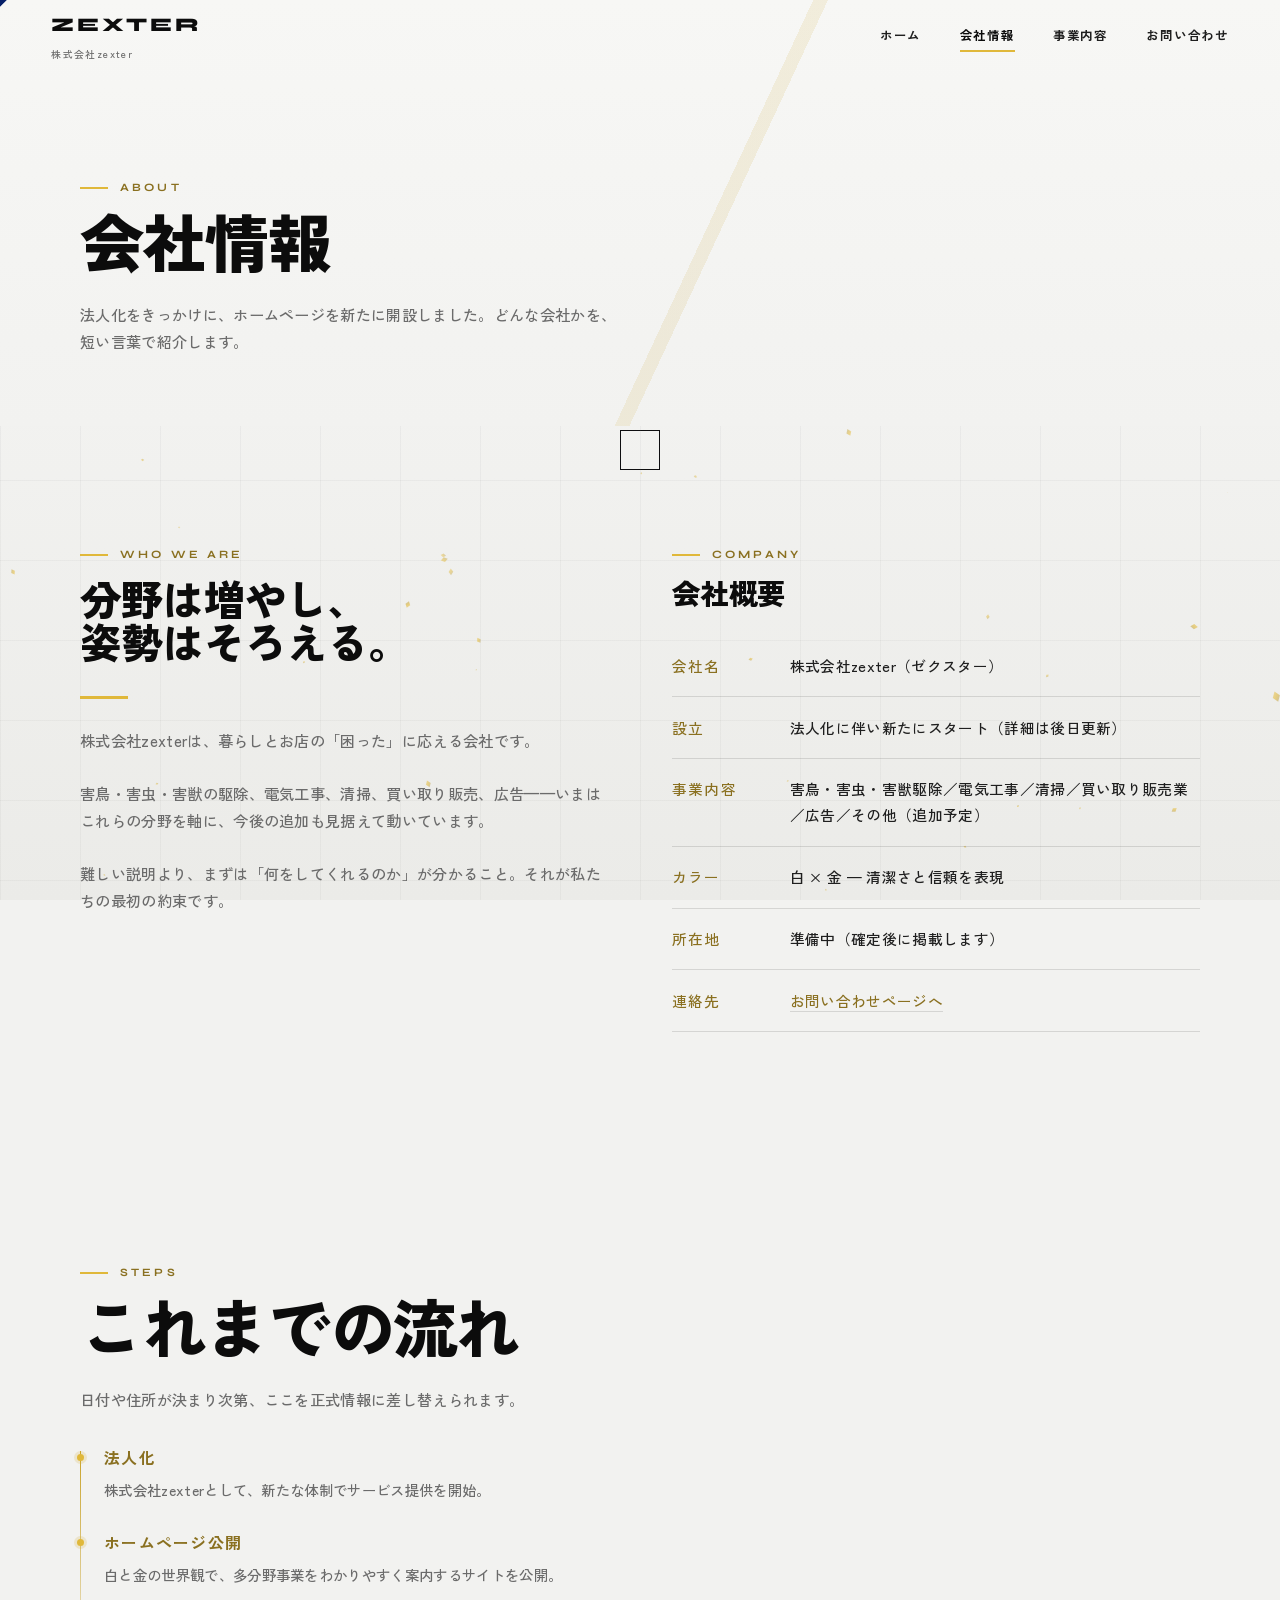
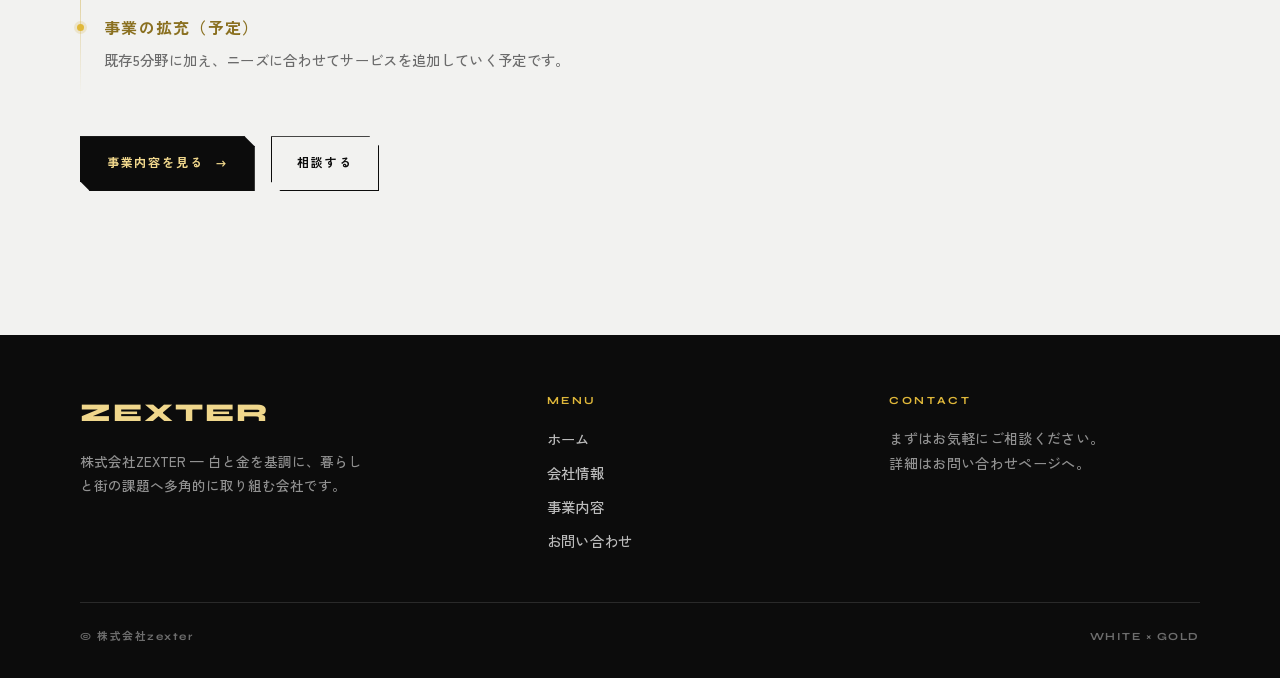
==== about.html @ ac24a3cb "初期追加（ロード追加済み）" ====
<!DOCTYPE html>
<html lang="ja">
<head>
  <meta charset="UTF-8" />
  <meta name="viewport" content="width=device-width, initial-scale=1" />
  <title>会社情報｜株式会社zexter</title>
  <meta name="description" content="株式会社zexterの会社概要、方針、沿革イメージ。法人化を機に多分野へ展開します。" />
  <link rel="preconnect" href="https://fonts.googleapis.com" />
  <link rel="preconnect" href="https://fonts.gstatic.com" crossorigin />
  <link href="https://fonts.googleapis.com/css2?family=Syne:wght@700;800&family=Zen+Kaku+Gothic+New:wght@400;500;700&display=swap" rel="stylesheet" />
  <link rel="stylesheet" href="css/style.css" />
</head>
<body>
  <div class="atmosphere" aria-hidden="true"></div>
  <div class="foil-field" aria-hidden="true"></div>
  <div class="scroll-progress" aria-hidden="true"></div>

  <header class="site-header">
    <a class="logo" href="index.html">ZEXTER<span>株式会社zexter</span></a>
    <button class="nav-toggle" type="button" aria-label="メニュー" aria-expanded="false">
      <span></span><span></span><span></span>
    </button>
    <nav class="nav" aria-label="メインメニュー">
      <a href="index.html">ホーム</a>
      <a class="is-active" href="about.html">会社情報</a>
      <a href="services.html">事業内容</a>
      <a href="contact.html">お問い合わせ</a>
    </nav>
  </header>

  <main class="main">
    <section class="page-hero">
      <div class="page-hero__bg" aria-hidden="true"></div>
      <div class="wrap">
        <p class="eyebrow reveal">ABOUT</p>
        <h1 class="heading reveal reveal-delay-1">会社情報</h1>
        <p class="lead reveal reveal-delay-2">法人化をきっかけに、ホームページを新たに開設しました。どんな会社かを、短い言葉で紹介します。</p>
      </div>
    </section>

    <section class="section section--tight">
      <div class="wrap about-grid">
        <div>
          <p class="eyebrow reveal">WHO WE ARE</p>
          <h2 class="heading reveal reveal-delay-1" style="font-size:clamp(1.8rem,4vw,2.6rem)">分野は増やし、<br />姿勢はそろえる。</h2>
          <div class="divider reveal"></div>
          <p class="lead reveal" style="margin-top:0">
            株式会社zexterは、暮らしとお店の「困った」に応える会社です。<br /><br />
            害鳥・害虫・害獣の駆除、電気工事、清掃、買い取り販売、広告——いまはこれらの分野を軸に、今後の追加も見据えて動いています。<br /><br />
            難しい説明より、まずは「何をしてくれるのか」が分かること。それが私たちの最初の約束です。
          </p>
        </div>
        <div class="reveal reveal-delay-2">
          <p class="eyebrow">COMPANY</p>
          <h2 class="heading" style="font-size:1.8rem">会社概要</h2>
          <table class="info-table">
            <tbody>
              <tr>
                <th>会社名</th>
                <td>株式会社zexter（ゼクスター）</td>
              </tr>
              <tr>
                <th>設立</th>
                <td>法人化に伴い新たにスタート（詳細は後日更新）</td>
              </tr>
              <tr>
                <th>事業内容</th>
                <td>害鳥・害虫・害獣駆除／電気工事／清掃／買い取り販売業／広告／その他（追加予定）</td>
              </tr>
              <tr>
                <th>カラー</th>
                <td>白 × 金 — 清潔さと信頼を表現</td>
              </tr>
              <tr>
                <th>所在地</th>
                <td>準備中（確定後に掲載します）</td>
              </tr>
              <tr>
                <th>連絡先</th>
                <td><a href="contact.html" style="color:var(--gold-deep);border-bottom:1px solid var(--line)">お問い合わせページへ</a></td>
              </tr>
            </tbody>
          </table>
        </div>
      </div>
    </section>

    <section class="section">
      <div class="wrap">
        <p class="eyebrow reveal">STEPS</p>
        <h2 class="heading reveal reveal-delay-1">これまでの流れ</h2>
        <p class="lead reveal reveal-delay-2">日付や住所が決まり次第、ここを正式情報に差し替えられます。</p>
        <ul class="timeline">
          <li class="reveal">
            <strong>法人化</strong>
            <p>株式会社zexterとして、新たな体制でサービス提供を開始。</p>
          </li>
          <li class="reveal reveal-delay-1">
            <strong>ホームページ公開</strong>
            <p>白と金の世界観で、多分野事業をわかりやすく案内するサイトを公開。</p>
          </li>
          <li class="reveal reveal-delay-2">
            <strong>事業の拡充（予定）</strong>
            <p>既存5分野に加え、ニーズに合わせてサービスを追加していく予定です。</p>
          </li>
        </ul>

        <div class="btn-group reveal">
          <a class="btn btn--solid" href="services.html">事業内容を見る <span class="btn__arrow" aria-hidden="true">→</span></a>
          <a class="btn" href="contact.html">相談する</a>
        </div>
      </div>
    </section>
  </main>

  <footer class="site-footer">
    <div class="footer-grid">
      <div class="footer-brand">
        ZEXTER
        <p>株式会社zexter — 白と金を基調に、暮らしと街の課題へ多角的に取り組む会社です。</p>
      </div>
      <div class="footer-nav">
        <h4>MENU</h4>
        <a href="index.html">ホーム</a>
        <a href="about.html">会社情報</a>
        <a href="services.html">事業内容</a>
        <a href="contact.html">お問い合わせ</a>
      </div>
      <div class="footer-meta">
        <h4>CONTACT</h4>
        <p>まずはお気軽にご相談ください。<br />詳細はお問い合わせページへ。</p>
      </div>
    </div>
    <div class="footer-copy">
      <span>© 株式会社zexter</span>
      <span>WHITE × GOLD</span>
    </div>
  </footer>

  <script src="js/main.js"></script>
</body>
</html>
---- css/style.css ----
/* ========================================
   株式会社 zexter — White × Gold
   ======================================== */

:root {
  --white: #f2f2f0;
  --white-pure: #fafafa;
  --ink: #0c0c0c;
  --ink-soft: #1f1f1f;
  --ink-mute: #6b6b6b;
  --gold: #c9a227;
  --gold-bright: #f0d78c;
  --gold-deep: #8a7020;
  --gold-foil: #e0b83a;
  --line: rgba(12, 12, 12, 0.12);
  --line-gold: rgba(201, 162, 39, 0.45);
  --glass: rgba(242, 242, 240, 0.88);
  --shadow-gold: 0 20px 50px rgba(0, 0, 0, 0.12);
  --font-display: "Syne", "Zen Kaku Gothic New", sans-serif;
  --font-body: "Zen Kaku Gothic New", "Hiragino Sans", sans-serif;
  --ease-out: cubic-bezier(0.16, 1, 0.3, 1);
  --ease-hard: cubic-bezier(0.7, 0, 0.3, 1);
  --nav-h: 72px;
  --cursor-size: 10px;
}

*,
*::before,
*::after {
  box-sizing: border-box;
  margin: 0;
  padding: 0;
}

html {
  scroll-behavior: smooth;
}

body {
  font-family: var(--font-body);
  color: var(--ink);
  background: var(--white);
  line-height: 1.75;
  overflow-x: hidden;
  cursor: none;
  letter-spacing: 0.02em;
  font-weight: 500;
}

body.is-touch {
  cursor: auto;
}

body.is-touch .cursor,
body.is-touch .cursor-follower {
  display: none !important;
}

a {
  color: inherit;
  text-decoration: none;
}

img {
  max-width: 100%;
  display: block;
}

button,
input,
textarea {
  font: inherit;
}

::selection {
  background: var(--ink);
  color: var(--gold-bright);
}

/* ---- Atmosphere ---- */
.atmosphere {
  position: fixed;
  inset: 0;
  z-index: -2;
  pointer-events: none;
  background:
    linear-gradient(90deg, rgba(12, 12, 12, 0.035) 1px, transparent 1px),
    linear-gradient(rgba(12, 12, 12, 0.035) 1px, transparent 1px),
    radial-gradient(ellipse 55% 40% at 85% 0%, rgba(201, 162, 39, 0.16), transparent 55%),
    linear-gradient(180deg, #f7f7f5 0%, var(--white) 45%, #ebebe8 100%);
  background-size: 80px 80px, 80px 80px, auto, auto;
}

.foil-field {
  position: fixed;
  inset: 0;
  z-index: -1;
  pointer-events: none;
  overflow: hidden;
}

.foil-field canvas {
  width: 100%;
  height: 100%;
}

/* ---- Custom cursor ---- */
.cursor,
.cursor-follower {
  position: fixed;
  top: 0;
  left: 0;
  pointer-events: none;
  z-index: 9999;
  mix-blend-mode: difference;
  will-change: transform;
}

.cursor {
  width: var(--cursor-size);
  height: var(--cursor-size);
  background: var(--gold-bright);
  border-radius: 0;
  transform: translate(-50%, -50%) rotate(45deg);
  transition: width 0.2s var(--ease-hard), height 0.2s var(--ease-hard), background 0.2s;
}

.cursor-follower {
  width: 40px;
  height: 40px;
  border: 1px solid #fff;
  border-radius: 0;
  transform: translate(-50%, -50%) rotate(45deg);
  transition: width 0.3s var(--ease-hard), height 0.3s var(--ease-hard);
}

.cursor.is-hover {
  width: 8px;
  height: 8px;
  background: #fff;
}

.cursor-follower.is-hover {
  width: 64px;
  height: 64px;
}

/* ---- Page transition ---- */
.page-transition {
  position: fixed;
  inset: 0;
  z-index: 10000;
  pointer-events: none;
  display: grid;
  grid-template-columns: repeat(10, 1fr);
}

.page-transition span {
  background: var(--ink);
  transform: scaleY(0);
  transform-origin: top;
  border-right: 1px solid rgba(201, 162, 39, 0.35);
}

.page-transition.is-leaving span {
  animation: curtainDown 0.55s var(--ease-out) forwards;
}

.page-transition.is-entering span {
  transform: scaleY(1);
  transform-origin: bottom;
  animation: curtainUp 0.55s var(--ease-out) forwards;
}

.page-transition span:nth-child(1) { animation-delay: 0s; }
.page-transition span:nth-child(2) { animation-delay: 0.03s; }
.page-transition span:nth-child(3) { animation-delay: 0.06s; }
.page-transition span:nth-child(4) { animation-delay: 0.09s; }
.page-transition span:nth-child(5) { animation-delay: 0.12s; }
.page-transition span:nth-child(6) { animation-delay: 0.15s; }
.page-transition span:nth-child(7) { animation-delay: 0.18s; }
.page-transition span:nth-child(8) { animation-delay: 0.21s; }
.page-transition span:nth-child(9) { animation-delay: 0.24s; }
.page-transition span:nth-child(10) { animation-delay: 0.27s; }

@keyframes curtainDown {
  to { transform: scaleY(1); }
}

@keyframes curtainUp {
  to { transform: scaleY(0); }
}

/* ---- Intro splash ---- */
.intro {
  position: fixed;
  inset: 0;
  z-index: 9000;
  display: flex;
  flex-direction: column;
  align-items: center;
  justify-content: center;
  gap: 2.5rem;
  background: var(--ink);
  transition: opacity 0.6s var(--ease-hard), visibility 0.6s;
}

.intro.is-done {
  opacity: 0;
  visibility: hidden;
  pointer-events: none;
}

.intro__mark {
  text-align: center;
}

.intro__brand {
  font-family: var(--font-display);
  font-size: clamp(3.2rem, 12vw, 7rem);
  font-weight: 800;
  letter-spacing: 0.08em;
  color: var(--gold-foil);
  text-transform: uppercase;
  clip-path: inset(0 100% 0 0);
  animation: clipReveal 1s var(--ease-hard) 0.15s forwards;
}

.intro__line {
  width: 0;
  height: 2px;
  margin: 1.25rem auto 0;
  background: var(--gold);
  animation: growLine 0.7s var(--ease-hard) 0.7s forwards;
}

.intro__sub {
  margin-top: 1rem;
  font-family: var(--font-display);
  font-size: 0.7rem;
  font-weight: 700;
  letter-spacing: 0.45em;
  color: rgba(240, 215, 140, 0.65);
  opacity: 0;
  animation: fadeUp 0.6s var(--ease-hard) 1s forwards;
}

.intro__loader {
  width: min(220px, 42vw);
  text-align: center;
  opacity: 0;
  animation: fadeUp 0.5s var(--ease-hard) 0.2s forwards;
}

.intro__percent {
  display: flex;
  align-items: baseline;
  justify-content: center;
  gap: 0.08em;
  font-family: var(--font-display);
  font-size: clamp(1.6rem, 4.5vw, 2.4rem);
  font-weight: 800;
  letter-spacing: 0.06em;
  color: var(--gold-bright);
  font-variant-numeric: tabular-nums;
  line-height: 1;
}

.intro__percent-unit {
  font-size: 0.55em;
  font-weight: 700;
  letter-spacing: 0.12em;
  color: rgba(240, 215, 140, 0.7);
}

.intro__bar {
  margin-top: 0.85rem;
  height: 1px;
  background: rgba(240, 215, 140, 0.18);
  overflow: hidden;
}

.intro__bar-fill {
  width: 0%;
  height: 100%;
  background: linear-gradient(90deg, var(--gold-deep), var(--gold-bright));
  transform-origin: left center;
}

@keyframes clipReveal {
  to { clip-path: inset(0 0 0 0); }
}

@keyframes shimmer {
  to { background-position: 200% center; }
}

@keyframes growLine {
  to { width: min(220px, 40vw); }
}

@keyframes fadeUp {
  from { opacity: 0; transform: translateY(12px); }
  to { opacity: 1; transform: translateY(0); }
}

/* ---- Progress ---- */
.scroll-progress {
  position: fixed;
  top: 0;
  left: 0;
  height: 3px;
  width: 0%;
  z-index: 800;
  background: var(--gold-foil);
  box-shadow: none;
}

/* ---- Nav ---- */
.site-header {
  position: fixed;
  top: 0;
  left: 0;
  right: 0;
  z-index: 700;
  height: var(--nav-h);
  display: flex;
  align-items: center;
  justify-content: space-between;
  padding: 0 clamp(1.25rem, 4vw, 3.5rem);
  transition: background 0.35s, border-color 0.35s;
  border-bottom: 1px solid transparent;
}

.site-header.is-scrolled {
  background: var(--glass);
  backdrop-filter: blur(14px);
  border-bottom-color: var(--line);
  box-shadow: none;
}

.logo {
  font-family: var(--font-display);
  font-size: 1.2rem;
  letter-spacing: 0.14em;
  font-weight: 800;
  color: var(--ink);
  text-transform: uppercase;
}

.logo span {
  font-family: var(--font-body);
  font-size: 0.62rem;
  font-weight: 500;
  letter-spacing: 0.14em;
  display: block;
  margin-top: 0.2rem;
  color: var(--ink-mute);
  text-transform: none;
}

.nav {
  display: flex;
  gap: clamp(1.25rem, 3vw, 2.5rem);
  align-items: center;
}

.nav a {
  position: relative;
  font-family: var(--font-display);
  font-size: 0.78rem;
  font-weight: 700;
  letter-spacing: 0.14em;
  color: var(--ink-soft);
  text-transform: uppercase;
  transition: color 0.25s;
}

.nav a::after {
  content: "";
  position: absolute;
  left: 0;
  bottom: -6px;
  width: 100%;
  height: 2px;
  background: var(--gold-foil);
  transform: scaleX(0);
  transform-origin: right;
  transition: transform 0.35s var(--ease-hard);
}

.nav a:hover,
.nav a.is-active {
  color: var(--ink);
}

.nav a:hover::after,
.nav a.is-active::after {
  transform: scaleX(1);
  transform-origin: left;
}

.nav-toggle {
  display: none;
  width: 40px;
  height: 40px;
  border: 1px solid var(--line);
  background: transparent;
  position: relative;
  cursor: none;
}

.nav-toggle span {
  position: absolute;
  left: 10px;
  right: 10px;
  height: 1px;
  background: var(--ink);
  transition: 0.3s;
}

.nav-toggle span:nth-child(1) { top: 14px; }
.nav-toggle span:nth-child(2) { top: 19px; }
.nav-toggle span:nth-child(3) { top: 24px; }

.nav-toggle.is-open span:nth-child(1) {
  top: 19px;
  transform: rotate(45deg);
}

.nav-toggle.is-open span:nth-child(2) {
  opacity: 0;
}

.nav-toggle.is-open span:nth-child(3) {
  top: 19px;
  transform: rotate(-45deg);
}

/* ---- Layout ---- */
.main {
  min-height: 100vh;
}

.section {
  padding: clamp(5rem, 12vw, 9rem) clamp(1.25rem, 5vw, 4rem);
  position: relative;
}

.section--tight {
  padding-top: clamp(3rem, 6vw, 5rem);
  padding-bottom: clamp(3rem, 6vw, 5rem);
}

.wrap {
  max-width: 1120px;
  margin: 0 auto;
}

.eyebrow {
  display: inline-flex;
  align-items: center;
  gap: 0.75rem;
  font-family: var(--font-display);
  font-size: 0.7rem;
  font-weight: 700;
  letter-spacing: 0.28em;
  color: var(--gold-deep);
  margin-bottom: 1rem;
  text-transform: uppercase;
}

.eyebrow::before {
  content: "";
  width: 28px;
  height: 2px;
  background: var(--gold-foil);
}

.heading {
  font-family: var(--font-display);
  font-weight: 800;
  font-size: clamp(2.3rem, 5.8vw, 4rem);
  line-height: 1.05;
  letter-spacing: -0.02em;
  color: var(--ink);
  text-wrap: balance;
}

.heading--gold {
  color: var(--gold-deep);
  background: none;
  -webkit-background-clip: unset;
  background-clip: unset;
}

.lead {
  margin-top: 1.25rem;
  max-width: 34rem;
  color: var(--ink-mute);
  font-size: 0.95rem;
  font-weight: 500;
}

.divider {
  width: 48px;
  height: 3px;
  margin: 1.75rem 0;
  background: var(--gold-foil);
}

/* ---- Buttons ---- */
.btn {
  display: inline-flex;
  align-items: center;
  gap: 0.75rem;
  padding: 1rem 1.6rem;
  border: 1px solid var(--ink);
  background: transparent;
  color: var(--ink);
  font-family: var(--font-display);
  font-size: 0.75rem;
  font-weight: 700;
  letter-spacing: 0.16em;
  text-transform: uppercase;
  position: relative;
  overflow: hidden;
  transition: color 0.3s;
  cursor: none;
  clip-path: polygon(0 0, calc(100% - 10px) 0, 100% 10px, 100% 100%, 10px 100%, 0 calc(100% - 10px));
}

.btn::before {
  content: "";
  position: absolute;
  inset: 0;
  background: var(--ink);
  transform: translateX(-101%);
  transition: transform 0.4s var(--ease-hard);
  z-index: -1;
}

.btn:hover {
  color: var(--gold-bright);
}

.btn:hover::before {
  transform: translateX(0);
}

.btn--solid {
  background: var(--ink);
  color: var(--gold-bright);
  border-color: var(--ink);
}

.btn--solid::before {
  background: var(--gold-foil);
}

.btn--solid:hover {
  color: var(--ink);
}

.btn-group {
  display: flex;
  flex-wrap: wrap;
  gap: 1rem;
  margin-top: 2.25rem;
}

.btn__arrow {
  transition: transform 0.35s var(--ease-out);
}

.btn:hover .btn__arrow {
  transform: translateX(4px);
}

/* ---- Reveal ---- */
.reveal {
  opacity: 0;
  transform: translateY(28px) skewY(1deg);
  transition: opacity 0.7s var(--ease-hard), transform 0.7s var(--ease-hard);
}

.reveal.is-in {
  opacity: 1;
  transform: translateY(0) skewY(0);
}

.reveal-delay-1 { transition-delay: 0.08s; }
.reveal-delay-2 { transition-delay: 0.16s; }
.reveal-delay-3 { transition-delay: 0.24s; }

/* ---- Hero ---- */
.hero {
  min-height: 100vh;
  min-height: 100dvh;
  display: grid;
  align-items: end;
  padding: calc(var(--nav-h) + 2rem) clamp(1.25rem, 5vw, 4rem) clamp(3rem, 8vw, 5rem);
  position: relative;
  overflow: hidden;
}

.hero__plane {
  position: absolute;
  inset: 0;
  z-index: 0;
  background:
    linear-gradient(115deg, transparent 42%, rgba(201, 162, 39, 0.1) 42%, rgba(201, 162, 39, 0.1) 43%, transparent 43%),
    linear-gradient(180deg, rgba(242, 242, 240, 0.2) 0%, var(--white) 78%);
}

.hero__shine {
  position: absolute;
  width: 70vmax;
  height: 70vmax;
  top: -20%;
  right: -15%;
  background: conic-gradient(from 210deg, transparent 0deg, rgba(201, 162, 39, 0.18) 50deg, transparent 110deg);
  animation: spinSlow 22s linear infinite;
  z-index: 0;
  pointer-events: none;
  mix-blend-mode: multiply;
}

.hero__slash {
  position: absolute;
  inset: 12% 8% auto auto;
  width: min(38vw, 420px);
  height: min(55vh, 520px);
  border: 1px solid var(--line-gold);
  z-index: 0;
  transform: skewX(-12deg);
  pointer-events: none;
}

.hero__slash::before {
  content: "";
  position: absolute;
  inset: 12px;
  border: 1px solid rgba(12, 12, 12, 0.12);
}

.hero__meta {
  font-family: var(--font-display);
  font-size: 0.72rem;
  font-weight: 700;
  letter-spacing: 0.2em;
  color: var(--ink-mute);
  margin-bottom: 1.25rem;
  text-transform: uppercase;
}

.hero__meta span {
  color: var(--gold-deep);
}

.hero__content {
  position: relative;
  z-index: 1;
  max-width: 1120px;
  width: 100%;
  margin: 0 auto;
}

.hero__brand {
  font-family: var(--font-display);
  font-size: clamp(4.8rem, 18vw, 12rem);
  font-weight: 800;
  line-height: 0.82;
  letter-spacing: -0.04em;
  color: var(--ink);
  text-transform: uppercase;
  margin-bottom: 1.5rem;
  position: relative;
}

.hero__brand::after {
  content: "";
  position: absolute;
  left: 0;
  bottom: 0.08em;
  width: min(180px, 30vw);
  height: 4px;
  background: var(--gold-foil);
}

.hero__headline {
  font-family: var(--font-display);
  font-size: clamp(1.2rem, 2.6vw, 1.85rem);
  font-weight: 700;
  letter-spacing: -0.01em;
  max-width: 16em;
  line-height: 1.35;
}

.hero__copy {
  margin-top: 1rem;
  max-width: 28rem;
  color: var(--ink-mute);
  font-size: 0.92rem;
}

.hero__scroll {
  position: absolute;
  right: clamp(1.25rem, 5vw, 4rem);
  bottom: clamp(2rem, 5vw, 3.5rem);
  display: flex;
  flex-direction: column;
  align-items: center;
  gap: 0.75rem;
  font-family: var(--font-display);
  font-size: 0.62rem;
  font-weight: 700;
  letter-spacing: 0.28em;
  color: var(--ink-mute);
  z-index: 1;
}

.hero__scroll-line {
  width: 2px;
  height: 56px;
  background: linear-gradient(180deg, var(--gold-foil), transparent);
  animation: scrollPulse 1.6s ease-in-out infinite;
}

@keyframes spinSlow {
  to { rotate: 360deg; }
}

@keyframes scrollPulse {
  0%, 100% { transform: scaleY(1); opacity: 1; }
  50% { transform: scaleY(0.55); opacity: 0.35; }
}

/* ---- Constellation services ---- */
.constellation {
  position: relative;
  min-height: 520px;
  margin-top: 3rem;
}

.constellation__center {
  position: absolute;
  top: 50%;
  left: 50%;
  translate: -50% -50%;
  width: min(150px, 28vw);
  height: min(150px, 28vw);
  border-radius: 0;
  border: 1px solid var(--ink);
  display: grid;
  place-items: center;
  text-align: center;
  background: var(--ink);
  box-shadow: 12px 12px 0 var(--gold-foil);
  z-index: 2;
  transform: rotate(45deg);
}

.constellation__center > div {
  transform: rotate(-45deg);
}

.constellation__center strong {
  font-family: var(--font-display);
  font-size: 0.95rem;
  letter-spacing: 0.12em;
  font-weight: 800;
  color: var(--gold-bright);
  text-transform: uppercase;
}

.constellation__center small {
  display: block;
  margin-top: 0.35rem;
  font-size: 0.62rem;
  color: rgba(240, 215, 140, 0.65);
  letter-spacing: 0.12em;
  text-transform: uppercase;
}

.constellation__ring {
  position: absolute;
  top: 50%;
  left: 50%;
  translate: -50% -50%;
  width: min(420px, 78vw);
  height: min(420px, 78vw);
  border: 1px solid rgba(12, 12, 12, 0.18);
  border-radius: 0;
  animation: spinSlow 50s linear infinite;
  z-index: 0;
  transform: rotate(12deg);
}

.constellation__ring--inner {
  width: min(280px, 52vw);
  height: min(280px, 52vw);
  animation-direction: reverse;
  animation-duration: 35s;
  border-color: var(--line-gold);
}

.orbit-node {
  position: absolute;
  top: 50%;
  left: 50%;
  width: 108px;
  margin-left: -54px;
  margin-top: -40px;
  text-align: center;
  z-index: 3;
  transition: transform 0.35s var(--ease-hard);
}

.orbit-node__inner {
  padding: 0.85rem 0.5rem;
  background: transparent;
  border-bottom: 2px solid transparent;
  transition: border-color 0.25s, color 0.25s;
}

.orbit-node:hover .orbit-node__inner,
.orbit-node:focus-within .orbit-node__inner {
  border-color: var(--gold-foil);
}

.orbit-node__icon {
  width: 36px;
  height: 36px;
  margin: 0 auto 0.5rem;
  color: var(--ink);
}

.orbit-node__icon svg {
  width: 100%;
  height: 100%;
}

.orbit-node__label {
  font-family: var(--font-display);
  font-size: 0.72rem;
  font-weight: 700;
  letter-spacing: 0.08em;
  color: var(--ink-soft);
  text-transform: uppercase;
}

.orbit-node {
  transform: rotate(var(--a, 0deg)) translateY(calc(min(210px, 39vw) * -1)) rotate(calc(var(--a, 0deg) * -1));
}

/* ---- Marquee ---- */
.marquee {
  overflow: hidden;
  border-block: none;
  padding: 1.15rem 0;
  background: var(--ink);
}

.marquee__track {
  display: flex;
  width: max-content;
  gap: 3rem;
  animation: marquee 28s linear infinite;
  font-family: var(--font-display);
  font-size: clamp(1rem, 2.2vw, 1.45rem);
  font-weight: 800;
  letter-spacing: 0.14em;
  color: var(--gold-bright);
  white-space: nowrap;
  text-transform: uppercase;
}

.marquee__track span::after {
  content: "/";
  margin-left: 3rem;
  font-size: 0.9em;
  vertical-align: baseline;
  opacity: 0.45;
  color: #fff;
}

@keyframes marquee {
  to { transform: translateX(-50%); }
}

/* ---- Philosophy strip ---- */
.philosophy {
  display: grid;
  grid-template-columns: 1fr 1.2fr;
  gap: clamp(2rem, 6vw, 5rem);
  align-items: center;
}

.philosophy__visual {
  aspect-ratio: 4 / 5;
  position: relative;
  overflow: hidden;
  background: var(--ink);
  clip-path: polygon(0 0, 100% 0, 100% 88%, 88% 100%, 0 100%);
}

.philosophy__visual::before {
  content: "";
  position: absolute;
  inset: 0;
  background:
    linear-gradient(135deg, transparent 48%, rgba(201, 162, 39, 0.35) 48%, rgba(201, 162, 39, 0.35) 50%, transparent 50%),
    repeating-linear-gradient(
      -18deg,
      transparent,
      transparent 14px,
      rgba(240, 215, 140, 0.08) 14px,
      rgba(240, 215, 140, 0.08) 15px
    );
}

.philosophy__visual::after {
  content: "Z";
  position: absolute;
  inset: 0;
  display: grid;
  place-items: center;
  font-family: var(--font-display);
  font-size: clamp(9rem, 24vw, 15rem);
  font-weight: 800;
  color: rgba(224, 184, 58, 0.22);
  letter-spacing: -0.06em;
}

.philosophy__list {
  list-style: none;
  margin-top: 2rem;
  display: grid;
  gap: 1.25rem;
}

.philosophy__list li {
  display: grid;
  grid-template-columns: auto 1fr;
  gap: 1rem;
  align-items: start;
  padding-bottom: 1.25rem;
  border-bottom: 1px solid var(--line);
}

.philosophy__num {
  font-family: var(--font-display);
  color: var(--gold-deep);
  font-size: 1.1rem;
  font-weight: 800;
  letter-spacing: 0.04em;
}

.philosophy__list strong {
  display: block;
  font-family: var(--font-display);
  font-weight: 700;
  letter-spacing: 0.02em;
  margin-bottom: 0.25rem;
}

.philosophy__list p {
  color: var(--ink-mute);
  font-size: 0.9rem;
}

/* ---- Service grid (interaction containers) ---- */
.service-grid {
  display: grid;
  grid-template-columns: repeat(auto-fit, minmax(260px, 1fr));
  gap: 1px;
  background: var(--ink);
  border: 1px solid var(--ink);
  margin-top: 3rem;
}

.service-tile {
  background: var(--white-pure);
  padding: 2rem 1.75rem;
  min-height: 240px;
  display: flex;
  flex-direction: column;
  justify-content: space-between;
  position: relative;
  overflow: hidden;
  transition: background 0.35s, color 0.35s;
  cursor: none;
}

.service-tile::before {
  content: "";
  position: absolute;
  inset: auto 0 0 0;
  height: 3px;
  background: var(--gold-foil);
  transform: scaleX(0);
  transform-origin: left;
  transition: transform 0.4s var(--ease-hard);
}

.service-tile:hover {
  background: var(--ink);
  color: var(--white-pure);
}

.service-tile:hover::before {
  transform: scaleX(1);
}

.service-tile:hover p,
.service-tile:hover .service-tile__link {
  color: rgba(255, 255, 255, 0.65);
}

.service-tile:hover .service-tile__num {
  color: var(--gold-bright);
}

.service-tile__num {
  font-family: var(--font-display);
  font-size: 0.8rem;
  font-weight: 800;
  letter-spacing: 0.14em;
  color: var(--gold-deep);
}

.service-tile h3 {
  font-family: var(--font-display);
  font-size: 1.55rem;
  font-weight: 800;
  letter-spacing: -0.02em;
  margin: 1rem 0 0.75rem;
}

.service-tile p {
  color: var(--ink-mute);
  font-size: 0.88rem;
  flex: 1;
  transition: color 0.35s;
}

.service-tile__link {
  margin-top: 1.5rem;
  font-family: var(--font-display);
  font-size: 0.7rem;
  font-weight: 700;
  letter-spacing: 0.14em;
  color: var(--ink);
  display: inline-flex;
  align-items: center;
  gap: 0.5rem;
  text-transform: uppercase;
  transition: color 0.35s;
}

/* ---- Page hero (inner) ---- */
.page-hero {
  padding: calc(var(--nav-h) + clamp(3rem, 8vw, 6rem)) clamp(1.25rem, 5vw, 4rem) clamp(3rem, 6vw, 4.5rem);
  position: relative;
  overflow: hidden;
}

.page-hero__bg {
  position: absolute;
  inset: 0;
  background:
    linear-gradient(115deg, transparent 55%, rgba(201, 162, 39, 0.12) 55%, rgba(201, 162, 39, 0.12) 56%, transparent 56%),
    linear-gradient(180deg, #f7f7f5, var(--white));
  z-index: 0;
}

.page-hero .wrap {
  position: relative;
  z-index: 1;
}

/* ---- About ---- */
.about-grid {
  display: grid;
  grid-template-columns: 1fr 1fr;
  gap: clamp(2rem, 5vw, 4rem);
  margin-top: 2rem;
}

.info-table {
  width: 100%;
  border-collapse: collapse;
  margin-top: 1.5rem;
}

.info-table th,
.info-table td {
  text-align: left;
  padding: 1.1rem 0;
  border-bottom: 1px solid var(--line);
  font-size: 0.92rem;
  vertical-align: top;
}

.info-table th {
  width: 8em;
  color: var(--gold-deep);
  font-weight: 500;
  letter-spacing: 0.08em;
}

.info-table td {
  color: var(--ink-soft);
}

.timeline {
  list-style: none;
  margin-top: 2rem;
  position: relative;
  padding-left: 1.5rem;
}

.timeline::before {
  content: "";
  position: absolute;
  left: 0;
  top: 0.4rem;
  bottom: 0.4rem;
  width: 1px;
  background: linear-gradient(180deg, var(--gold), transparent);
}

.timeline li {
  position: relative;
  padding-bottom: 1.75rem;
}

.timeline li::before {
  content: "";
  position: absolute;
  left: -1.5rem;
  top: 0.55rem;
  width: 7px;
  height: 7px;
  border-radius: 50%;
  background: var(--gold-foil);
  box-shadow: 0 0 0 3px rgba(212, 175, 55, 0.2);
  translate: -3px 0;
}

.timeline strong {
  display: block;
  font-family: var(--font-display);
  letter-spacing: 0.08em;
  color: var(--gold-deep);
  margin-bottom: 0.25rem;
}

.timeline p {
  color: var(--ink-mute);
  font-size: 0.9rem;
}

/* ---- Services detail ---- */
.service-detail {
  display: grid;
  gap: 0;
  margin-top: 2rem;
}

.service-panel {
  border-top: 1px solid var(--line);
  overflow: hidden;
}

.service-panel:last-child {
  border-bottom: 1px solid var(--line);
}

.service-panel__trigger {
  width: 100%;
  display: grid;
  grid-template-columns: 4rem 1fr auto;
  gap: 1rem;
  align-items: center;
  padding: 1.75rem 0;
  background: transparent;
  border: none;
  text-align: left;
  cursor: none;
  color: var(--ink);
}

.service-panel__trigger:hover .service-panel__title {
  color: var(--gold-deep);
}

.service-panel__num {
  font-family: var(--font-display);
  color: var(--gold-deep);
  font-weight: 800;
  letter-spacing: 0.08em;
}

.service-panel__title {
  font-family: var(--font-display);
  font-size: clamp(1.35rem, 3vw, 1.85rem);
  font-weight: 800;
  letter-spacing: -0.02em;
  transition: color 0.3s;
}

.service-panel__icon {
  width: 28px;
  height: 28px;
  position: relative;
}

.service-panel__icon::before,
.service-panel__icon::after {
  content: "";
  position: absolute;
  background: var(--gold-deep);
  transition: transform 0.35s var(--ease-out);
}

.service-panel__icon::before {
  left: 0;
  right: 0;
  top: 50%;
  height: 1px;
  translate: 0 -50%;
}

.service-panel__icon::after {
  top: 0;
  bottom: 0;
  left: 50%;
  width: 1px;
  translate: -50% 0;
}

.service-panel.is-open .service-panel__icon::after {
  transform: rotate(90deg);
}

.service-panel__body {
  display: grid;
  grid-template-rows: 0fr;
  transition: grid-template-rows 0.5s var(--ease-out);
}

.service-panel.is-open .service-panel__body {
  grid-template-rows: 1fr;
}

.service-panel__inner {
  overflow: hidden;
}

.service-panel__content {
  padding: 0 0 2rem 4rem;
  max-width: 40rem;
  color: var(--ink-mute);
  font-size: 0.95rem;
}

.service-panel__tags {
  display: flex;
  flex-wrap: wrap;
  gap: 0.65rem;
  margin-top: 1.25rem;
}

.service-panel__tags span {
  font-size: 0.72rem;
  letter-spacing: 0.1em;
  color: var(--gold-deep);
  border-bottom: 1px solid var(--line);
  padding-bottom: 0.2rem;
}

/* ---- Contact ---- */
.contact-layout {
  display: grid;
  grid-template-columns: 0.9fr 1.1fr;
  gap: clamp(2rem, 5vw, 4rem);
  margin-top: 2rem;
}

.contact-note {
  color: var(--ink-mute);
  font-size: 0.92rem;
}

.contact-channels {
  list-style: none;
  margin-top: 2rem;
  display: grid;
  gap: 1.25rem;
}

.contact-channels li {
  padding-bottom: 1.25rem;
  border-bottom: 1px solid var(--line);
}

.contact-channels small {
  display: block;
  font-size: 0.7rem;
  letter-spacing: 0.2em;
  color: var(--gold-deep);
  margin-bottom: 0.35rem;
}

.contact-channels a,
.contact-channels strong {
  font-family: var(--font-display);
  font-size: 1.25rem;
  font-weight: 500;
  letter-spacing: 0.04em;
}

.form {
  display: grid;
  gap: 1.25rem;
}

.form-field label {
  display: block;
  font-size: 0.75rem;
  letter-spacing: 0.16em;
  color: var(--gold-deep);
  margin-bottom: 0.5rem;
}

.form-field input,
.form-field select,
.form-field textarea {
  width: 100%;
  padding: 0.95rem 0;
  border: none;
  border-bottom: 1px solid var(--line);
  background: transparent;
  color: var(--ink);
  outline: none;
  transition: border-color 0.3s;
  border-radius: 0;
  cursor: none;
}

.form-field input:focus,
.form-field select:focus,
.form-field textarea:focus {
  border-color: var(--gold);
}

.form-field textarea {
  min-height: 140px;
  resize: vertical;
}

.form-status {
  font-size: 0.88rem;
  color: var(--gold-deep);
  min-height: 1.4em;
  opacity: 0;
  transition: opacity 0.3s;
}

.form-status.is-visible {
  opacity: 1;
}

/* ---- Footer ---- */
.site-footer {
  padding: 3.5rem clamp(1.25rem, 5vw, 4rem) 2rem;
  border-top: none;
  background: var(--ink);
  color: rgba(255, 255, 255, 0.72);
}

.footer-grid {
  max-width: 1120px;
  margin: 0 auto;
  display: grid;
  grid-template-columns: 1.4fr 1fr 1fr;
  gap: 2rem;
}

.footer-brand {
  font-family: var(--font-display);
  font-size: 1.6rem;
  font-weight: 800;
  letter-spacing: 0.08em;
  color: var(--gold-bright);
  background: none;
  -webkit-background-clip: unset;
  background-clip: unset;
  text-transform: uppercase;
}

.footer-brand p {
  margin-top: 0.85rem;
  font-family: var(--font-body);
  font-size: 0.85rem;
  font-weight: 500;
  letter-spacing: 0;
  color: rgba(255, 255, 255, 0.55);
  max-width: 18rem;
}

.footer-nav h4,
.footer-meta h4 {
  font-family: var(--font-display);
  font-size: 0.68rem;
  letter-spacing: 0.22em;
  color: var(--gold-foil);
  margin-bottom: 1rem;
  font-weight: 700;
}

.footer-nav a {
  display: block;
  font-size: 0.9rem;
  color: rgba(255, 255, 255, 0.72);
  margin-bottom: 0.55rem;
  transition: color 0.25s;
}

.footer-nav a:hover {
  color: var(--gold-bright);
}

.footer-meta p {
  font-size: 0.88rem;
  color: rgba(255, 255, 255, 0.55);
}

.footer-copy {
  max-width: 1120px;
  margin: 2.5rem auto 0;
  padding-top: 1.5rem;
  border-top: 1px solid rgba(255, 255, 255, 0.12);
  font-family: var(--font-display);
  font-size: 0.68rem;
  font-weight: 700;
  letter-spacing: 0.14em;
  color: rgba(255, 255, 255, 0.4);
  display: flex;
  justify-content: space-between;
  gap: 1rem;
  flex-wrap: wrap;
}

/* ---- Guide chips for beginners ---- */
.guide {
  margin-top: 2.5rem;
  padding: 1.5rem 0 0;
  border-top: 1px dashed var(--line);
}

.guide h3 {
  font-size: 0.75rem;
  letter-spacing: 0.2em;
  color: var(--gold-deep);
  font-weight: 500;
  margin-bottom: 1rem;
}

.guide-steps {
  display: grid;
  grid-template-columns: repeat(3, 1fr);
  gap: 1.5rem;
}

.guide-steps strong {
  display: block;
  font-family: var(--font-display);
  font-size: 1.15rem;
  letter-spacing: 0.06em;
  margin-bottom: 0.35rem;
}

.guide-steps p {
  font-size: 0.85rem;
  color: var(--ink-mute);
}

/* ---- Responsive ---- */
@media (max-width: 900px) {
  .philosophy,
  .about-grid,
  .contact-layout,
  .footer-grid {
    grid-template-columns: 1fr;
  }

  .guide-steps {
    grid-template-columns: 1fr;
  }

  .constellation {
    min-height: 480px;
  }

  .service-panel__content {
    padding-left: 0;
  }

  .service-panel__trigger {
    grid-template-columns: 3rem 1fr auto;
  }
}

@media (max-width: 768px) {
  body {
    cursor: auto;
  }

  .cursor,
  .cursor-follower {
    display: none !important;
  }

  .nav-toggle {
    display: block;
    cursor: pointer;
  }

  .nav {
    position: fixed;
    inset: var(--nav-h) 0 auto 0;
    flex-direction: column;
    align-items: flex-start;
    padding: 1.5rem 1.5rem 2rem;
    background: rgba(12, 12, 12, 0.96);
    backdrop-filter: blur(12px);
    border-bottom: 1px solid rgba(201, 162, 39, 0.35);
    transform: translateY(-120%);
    opacity: 0;
    pointer-events: none;
    transition: transform 0.4s var(--ease-hard), opacity 0.3s;
  }

  .nav a {
    color: rgba(255, 255, 255, 0.75);
  }

  .nav a:hover,
  .nav a.is-active {
    color: var(--gold-bright);
  }

  .nav.is-open {
    transform: translateY(0);
    opacity: 1;
    pointer-events: auto;
  }

  .btn,
  .nav-toggle,
  .service-tile,
  .service-panel__trigger,
  .form-field input,
  .form-field select,
  .form-field textarea {
    cursor: pointer;
  }

  .hero__scroll {
    display: none;
  }

  .orbit-node {
    width: 88px;
    margin-left: -44px;
  }

  .orbit-node__label {
    font-size: 0.68rem;
  }
}

@media (prefers-reduced-motion: reduce) {
  *,
  *::before,
  *::after {
    animation-duration: 0.01ms !important;
    animation-iteration-count: 1 !important;
    transition-duration: 0.01ms !important;
  }

  .reveal {
    opacity: 1;
    transform: none;
  }
}
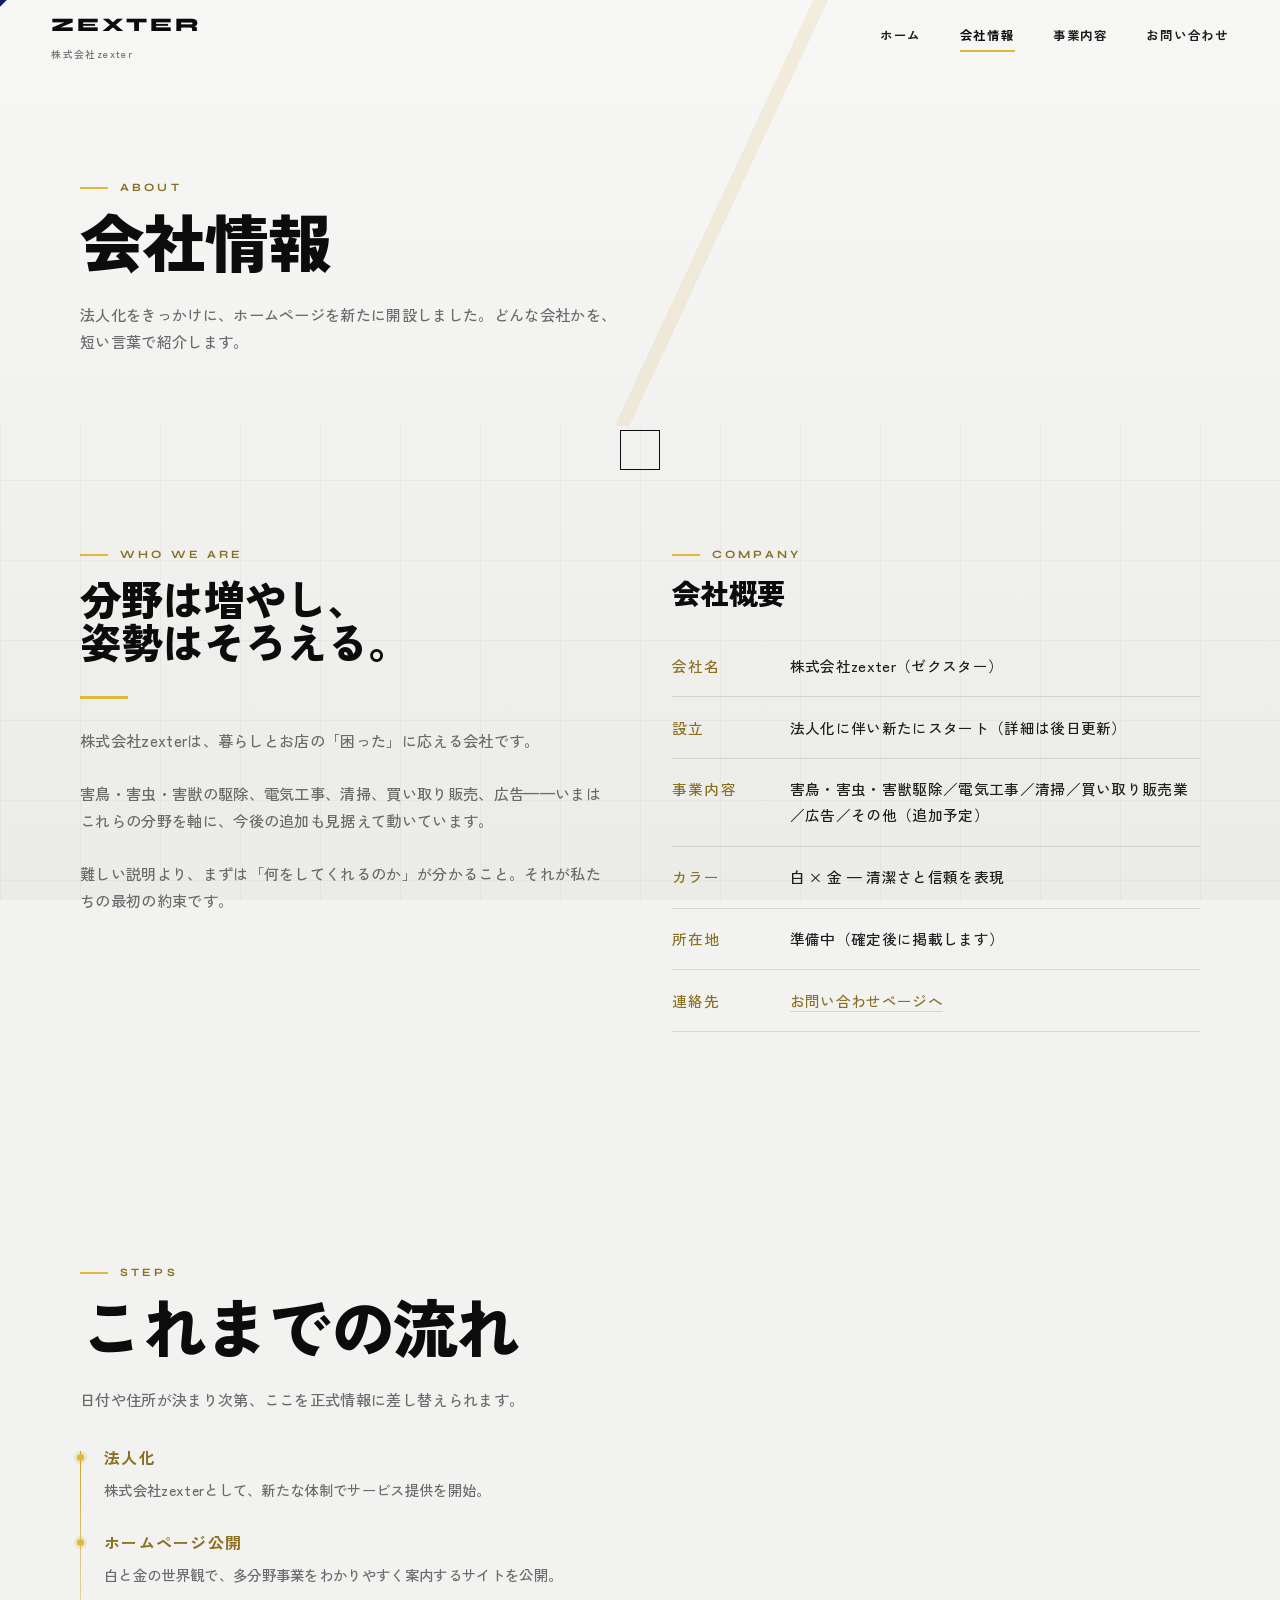
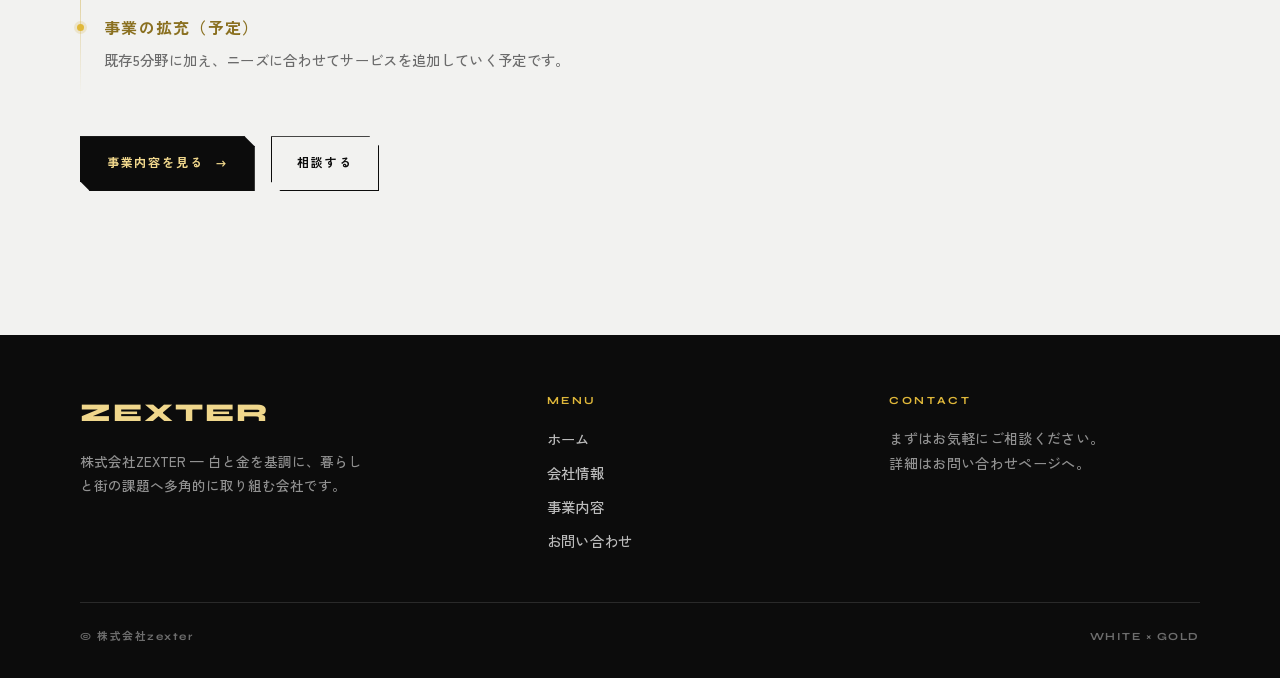
==== commit f5ba43c2: "フォント変更と背景変更" ====
--- a/about.html
+++ b/about.html
@@ -7,12 +7,16 @@
   <meta name="description" content="株式会社zexterの会社概要、方針、沿革イメージ。法人化を機に多分野へ展開します。" />
   <link rel="preconnect" href="https://fonts.googleapis.com" />
   <link rel="preconnect" href="https://fonts.gstatic.com" crossorigin />
-  <link href="https://fonts.googleapis.com/css2?family=Syne:wght@700;800&family=Zen+Kaku+Gothic+New:wght@400;500;700&display=swap" rel="stylesheet" />
+  <link href="https://fonts.googleapis.com/css2?family=Space+Grotesk:wght@500;600;700&family=Syne:wght@700;800&family=Zen+Kaku+Gothic+New:wght@400;500;700&display=swap" rel="stylesheet" />
   <link rel="stylesheet" href="css/style.css" />
 </head>
 <body>
   <div class="atmosphere" aria-hidden="true"></div>
-  <div class="foil-field" aria-hidden="true"></div>
+  <div class="fx-field" aria-hidden="true">
+    <span class="fx-field__slash fx-field__slash--a"></span>
+    <span class="fx-field__slash fx-field__slash--b"></span>
+    <span class="fx-field__slash fx-field__slash--c"></span>
+  </div>
   <div class="scroll-progress" aria-hidden="true"></div>
 
   <header class="site-header">
--- a/css/style.css
+++ b/css/style.css
@@ -18,6 +18,7 @@
   --shadow-gold: 0 20px 50px rgba(0, 0, 0, 0.12);
   --font-display: "Syne", "Zen Kaku Gothic New", sans-serif;
   --font-body: "Zen Kaku Gothic New", "Hiragino Sans", sans-serif;
+  --font-num: "Space Grotesk", "Syne", "Zen Kaku Gothic New", sans-serif;
   --ease-out: cubic-bezier(0.16, 1, 0.3, 1);
   --ease-hard: cubic-bezier(0.7, 0, 0.3, 1);
   --nav-h: 72px;
@@ -91,7 +92,8 @@
   background-size: 80px 80px, 80px 80px, auto, auto;
 }
 
-.foil-field {
+/* ---- Blade slash lights ---- */
+.fx-field {
   position: fixed;
   inset: 0;
   z-index: -1;
@@ -99,9 +101,115 @@
   overflow: hidden;
 }
 
-.foil-field canvas {
-  width: 100%;
-  height: 100%;
+.fx-field__slash {
+  position: absolute;
+  top: 50%;
+  left: 50%;
+  width: 160vmax;
+  height: 1px;
+  margin-left: -80vmax;
+  background: linear-gradient(
+    90deg,
+    transparent 0%,
+    rgba(138, 112, 32, 0.05) 28%,
+    rgba(240, 215, 140, 0.55) 50%,
+    rgba(201, 162, 39, 0.18) 62%,
+    transparent 100%
+  );
+  box-shadow:
+    0 0 18px rgba(240, 215, 140, 0.25),
+    0 0 48px rgba(201, 162, 39, 0.12);
+  transform-origin: center;
+  opacity: 0;
+  will-change: transform, opacity;
+}
+
+.fx-field__slash--a {
+  height: 1.5px;
+  animation: bladeSweepA 16s var(--ease-out) infinite;
+}
+
+.fx-field__slash--b {
+  height: 1px;
+  opacity: 0;
+  filter: blur(0.2px);
+  animation: bladeSweepB 22s var(--ease-out) infinite;
+  animation-delay: -7s;
+}
+
+.fx-field__slash--c {
+  height: 1px;
+  width: 120vmax;
+  margin-left: -60vmax;
+  background: linear-gradient(
+    90deg,
+    transparent 10%,
+    rgba(224, 184, 58, 0.35) 50%,
+    transparent 90%
+  );
+  box-shadow: 0 0 12px rgba(224, 184, 58, 0.2);
+  animation: bladeSweepC 19s var(--ease-out) infinite;
+  animation-delay: -12s;
+}
+
+@keyframes bladeSweepA {
+  0% {
+    opacity: 0;
+    transform: translate3d(-18%, -42%, 0) rotate(-28deg) scaleX(0.85);
+  }
+  12% {
+    opacity: 0.85;
+  }
+  45% {
+    opacity: 0.55;
+  }
+  70% {
+    opacity: 0;
+    transform: translate3d(22%, 48%, 0) rotate(-28deg) scaleX(1.05);
+  }
+  100% {
+    opacity: 0;
+    transform: translate3d(22%, 48%, 0) rotate(-28deg) scaleX(1.05);
+  }
+}
+
+@keyframes bladeSweepB {
+  0% {
+    opacity: 0;
+    transform: translate3d(24%, -38%, 0) rotate(18deg) scaleX(0.9);
+  }
+  18% {
+    opacity: 0.45;
+  }
+  55% {
+    opacity: 0.28;
+  }
+  78% {
+    opacity: 0;
+    transform: translate3d(-20%, 44%, 0) rotate(18deg) scaleX(1.1);
+  }
+  100% {
+    opacity: 0;
+    transform: translate3d(-20%, 44%, 0) rotate(18deg) scaleX(1.1);
+  }
+}
+
+@keyframes bladeSweepC {
+  0% {
+    opacity: 0;
+    transform: translate3d(-10%, 30%, 0) rotate(-52deg) scaleX(0.8);
+  }
+  20% {
+    opacity: 0.35;
+  }
+  60% {
+    opacity: 0;
+    transform: translate3d(16%, -36%, 0) rotate(-52deg) scaleX(1);
+  }
+  100% {
+    opacity: 0;
+    transform: translate3d(16%, -36%, 0) rotate(-52deg) scaleX(1);
+  }
 }
 
 /* ---- Custom cursor ---- */
@@ -172,23 +280,56 @@
   animation: curtainUp 0.55s var(--ease-out) forwards;
 }
 
-.page-transition span:nth-child(1) { animation-delay: 0s; }
-.page-transition span:nth-child(2) { animation-delay: 0.03s; }
-.page-transition span:nth-child(3) { animation-delay: 0.06s; }
-.page-transition span:nth-child(4) { animation-delay: 0.09s; }
-.page-transition span:nth-child(5) { animation-delay: 0.12s; }
-.page-transition span:nth-child(6) { animation-delay: 0.15s; }
-.page-transition span:nth-child(7) { animation-delay: 0.18s; }
-.page-transition span:nth-child(8) { animation-delay: 0.21s; }
-.page-transition span:nth-child(9) { animation-delay: 0.24s; }
-.page-transition span:nth-child(10) { animation-delay: 0.27s; }
+.page-transition span:nth-child(1) {
+  animation-delay: 0s;
+}
+
+.page-transition span:nth-child(2) {
+  animation-delay: 0.03s;
+}
+
+.page-transition span:nth-child(3) {
+  animation-delay: 0.06s;
+}
+
+.page-transition span:nth-child(4) {
+  animation-delay: 0.09s;
+}
+
+.page-transition span:nth-child(5) {
+  animation-delay: 0.12s;
+}
+
+.page-transition span:nth-child(6) {
+  animation-delay: 0.15s;
+}
+
+.page-transition span:nth-child(7) {
+  animation-delay: 0.18s;
+}
+
+.page-transition span:nth-child(8) {
+  animation-delay: 0.21s;
+}
+
+.page-transition span:nth-child(9) {
+  animation-delay: 0.24s;
+}
+
+.page-transition span:nth-child(10) {
+  animation-delay: 0.27s;
+}
 
 @keyframes curtainDown {
-  to { transform: scaleY(1); }
+  to {
+    transform: scaleY(1);
+  }
 }
 
 @keyframes curtainUp {
-  to { transform: scaleY(0); }
+  to {
+    transform: scaleY(0);
+  }
 }
 
 /* ---- Intro splash ---- */
@@ -257,10 +398,10 @@
   align-items: baseline;
   justify-content: center;
   gap: 0.08em;
-  font-family: var(--font-display);
+  font-family: var(--font-num);
   font-size: clamp(1.6rem, 4.5vw, 2.4rem);
-  font-weight: 800;
-  letter-spacing: 0.06em;
+  font-weight: 700;
+  letter-spacing: 0.04em;
   color: var(--gold-bright);
   font-variant-numeric: tabular-nums;
   line-height: 1;
@@ -288,20 +429,33 @@
 }
 
 @keyframes clipReveal {
-  to { clip-path: inset(0 0 0 0); }
+  to {
+    clip-path: inset(0 0 0 0);
+  }
 }
 
 @keyframes shimmer {
-  to { background-position: 200% center; }
+  to {
+    background-position: 200% center;
+  }
 }
 
 @keyframes growLine {
-  to { width: min(220px, 40vw); }
+  to {
+    width: min(220px, 40vw);
+  }
 }
 
 @keyframes fadeUp {
-  from { opacity: 0; transform: translateY(12px); }
-  to { opacity: 1; transform: translateY(0); }
+  from {
+    opacity: 0;
+    transform: translateY(12px);
+  }
+
+  to {
+    opacity: 1;
+    transform: translateY(0);
+  }
 }
 
 /* ---- Progress ---- */
@@ -419,9 +573,17 @@
   transition: 0.3s;
 }
 
-.nav-toggle span:nth-child(1) { top: 14px; }
-.nav-toggle span:nth-child(2) { top: 19px; }
-.nav-toggle span:nth-child(3) { top: 24px; }
+.nav-toggle span:nth-child(1) {
+  top: 14px;
+}
+
+.nav-toggle span:nth-child(2) {
+  top: 19px;
+}
+
+.nav-toggle span:nth-child(3) {
+  top: 24px;
+}
 
 .nav-toggle.is-open span:nth-child(1) {
   top: 19px;
@@ -485,6 +647,13 @@
   letter-spacing: -0.02em;
   color: var(--ink);
   text-wrap: balance;
+}
+
+.heading__num {
+  font-family: var(--font-num);
+  font-weight: 700;
+  font-variant-numeric: tabular-nums;
+  letter-spacing: -0.02em;
 }
 
 .heading--gold {
@@ -589,17 +758,26 @@
   transform: translateY(0) skewY(0);
 }
 
-.reveal-delay-1 { transition-delay: 0.08s; }
-.reveal-delay-2 { transition-delay: 0.16s; }
-.reveal-delay-3 { transition-delay: 0.24s; }
+.reveal-delay-1 {
+  transition-delay: 0.08s;
+}
+
+.reveal-delay-2 {
+  transition-delay: 0.16s;
+}
+
+.reveal-delay-3 {
+  transition-delay: 0.24s;
+}
 
 /* ---- Hero ---- */
 .hero {
-  min-height: 100vh;
-  min-height: 100dvh;
+  /* Leave room so marquee sits in the first viewport */
+  min-height: calc(100vh - 4.25rem);
+  min-height: calc(100dvh - 4.25rem);
   display: grid;
-  align-items: end;
-  padding: calc(var(--nav-h) + 2rem) clamp(1.25rem, 5vw, 4rem) clamp(3rem, 8vw, 5rem);
+  align-items: center;
+  padding: calc(var(--nav-h) + 1rem) clamp(1.25rem, 5vw, 4rem) clamp(2rem, 4vw, 3rem);
   position: relative;
   overflow: hidden;
 }
@@ -655,6 +833,10 @@
 }
 
 .hero__meta span {
+  font-family: var(--font-num);
+  font-weight: 700;
+  letter-spacing: 0.08em;
+  font-variant-numeric: tabular-nums;
   color: var(--gold-deep);
 }
 
@@ -663,19 +845,24 @@
   z-index: 1;
   max-width: 1120px;
   width: 100%;
-  margin: 0 auto;
+  margin: clamp(7rem, 8vh, 5.5rem) auto 0;
+  container-type: inline-size;
 }
 
 .hero__brand {
   font-family: var(--font-display);
-  font-size: clamp(4.8rem, 18vw, 12rem);
+  /* Scale to content width so "ZEXTER" never exceeds the container */
+  font-size: clamp(1.8rem, 11vw, 9rem);
+  font-size: clamp(1.8rem, calc(100cqi / 6.8), 9rem);
   font-weight: 800;
-  line-height: 0.82;
-  letter-spacing: -0.04em;
+  line-height: 0.88;
+  letter-spacing: -0.045em;
   color: var(--ink);
   text-transform: uppercase;
   margin-bottom: 1.5rem;
   position: relative;
+  max-width: 100%;
+  white-space: nowrap;
 }
 
 .hero__brand::after {
@@ -728,12 +915,23 @@
 }
 
 @keyframes spinSlow {
-  to { rotate: 360deg; }
+  to {
+    rotate: 360deg;
+  }
 }
 
 @keyframes scrollPulse {
-  0%, 100% { transform: scaleY(1); opacity: 1; }
-  50% { transform: scaleY(0.55); opacity: 0.35; }
+
+  0%,
+  100% {
+    transform: scaleY(1);
+    opacity: 1;
+  }
+
+  50% {
+    transform: scaleY(0.55);
+    opacity: 0.35;
+  }
 }
 
 /* ---- Constellation services ---- */
@@ -761,7 +959,7 @@
   transform: rotate(45deg);
 }
 
-.constellation__center > div {
+.constellation__center>div {
   transform: rotate(-45deg);
 }
 
@@ -886,7 +1084,9 @@
 }
 
 @keyframes marquee {
-  to { transform: translateX(-50%); }
+  to {
+    transform: translateX(-50%);
+  }
 }
 
 /* ---- Philosophy strip ---- */
@@ -911,13 +1111,11 @@
   inset: 0;
   background:
     linear-gradient(135deg, transparent 48%, rgba(201, 162, 39, 0.35) 48%, rgba(201, 162, 39, 0.35) 50%, transparent 50%),
-    repeating-linear-gradient(
-      -18deg,
+    repeating-linear-gradient(-18deg,
       transparent,
       transparent 14px,
       rgba(240, 215, 140, 0.08) 14px,
-      rgba(240, 215, 140, 0.08) 15px
-    );
+      rgba(240, 215, 140, 0.08) 15px);
 }
 
 .philosophy__visual::after {
@@ -950,11 +1148,12 @@
 }
 
 .philosophy__num {
-  font-family: var(--font-display);
+  font-family: var(--font-num);
   color: var(--gold-deep);
   font-size: 1.1rem;
-  font-weight: 800;
-  letter-spacing: 0.04em;
+  font-weight: 700;
+  letter-spacing: 0.06em;
+  font-variant-numeric: tabular-nums;
 }
 
 .philosophy__list strong {
@@ -973,10 +1172,9 @@
 /* ---- Service grid (interaction containers) ---- */
 .service-grid {
   display: grid;
-  grid-template-columns: repeat(auto-fit, minmax(260px, 1fr));
-  gap: 1px;
-  background: var(--ink);
-  border: 1px solid var(--ink);
+  grid-template-columns: repeat(3, 1fr);
+  gap: 0.65rem;
+  background: transparent;
   margin-top: 3rem;
 }
 
@@ -991,6 +1189,7 @@
   overflow: hidden;
   transition: background 0.35s, color 0.35s;
   cursor: none;
+  border: 1px solid var(--ink);
 }
 
 .service-tile::before {
@@ -1023,10 +1222,11 @@
 }
 
 .service-tile__num {
-  font-family: var(--font-display);
+  font-family: var(--font-num);
   font-size: 0.8rem;
-  font-weight: 800;
-  letter-spacing: 0.14em;
+  font-weight: 700;
+  letter-spacing: 0.12em;
+  font-variant-numeric: tabular-nums;
   color: var(--gold-deep);
 }
 
@@ -1057,6 +1257,17 @@
   gap: 0.5rem;
   text-transform: uppercase;
   transition: color 0.35s;
+}
+
+.service-tile--soon h3 {
+  font-family: var(--font-body);
+  font-weight: 700;
+}
+
+.service-tile--soon .service-tile__link {
+  font-family: var(--font-body);
+  letter-spacing: 0.08em;
+  text-transform: none;
 }
 
 /* ---- Page hero (inner) ---- */
@@ -1197,10 +1408,11 @@
 }
 
 .service-panel__num {
-  font-family: var(--font-display);
+  font-family: var(--font-num);
   color: var(--gold-deep);
-  font-weight: 800;
-  letter-spacing: 0.08em;
+  font-weight: 700;
+  letter-spacing: 0.1em;
+  font-variant-numeric: tabular-nums;
 }
 
 .service-panel__title {
@@ -1490,6 +1702,7 @@
 
 /* ---- Responsive ---- */
 @media (max-width: 900px) {
+
   .philosophy,
   .about-grid,
   .contact-layout,
@@ -1503,6 +1716,10 @@
 
   .constellation {
     min-height: 480px;
+  }
+
+  .service-grid {
+    grid-template-columns: repeat(2, 1fr);
   }
 
   .service-panel__content {
@@ -1581,9 +1798,38 @@
   .orbit-node__label {
     font-size: 0.68rem;
   }
+
+  .service-grid {
+    /* grid-template-columns: 1fr; */
+    gap: 0.65rem;
+    background: transparent;
+    border: none;
+    margin-top: 2rem;
+  }
+
+  .service-tile {
+    min-height: 0;
+    padding: 1.5rem 1.35rem;
+    border: 1px solid var(--ink);
+  }
+
+  .service-tile h3 {
+    font-size: 1.3rem;
+    margin: 0.65rem 0 0.45rem;
+  }
+
+  .service-tile p {
+    font-size: 0.9rem;
+    line-height: 1.7;
+  }
+
+  .service-tile__link {
+    margin-top: 1.15rem;
+  }
 }
 
 @media (prefers-reduced-motion: reduce) {
+
   *,
   *::before,
   *::after {
@@ -1596,4 +1842,8 @@
     opacity: 1;
     transform: none;
   }
-}
+
+  .fx-field {
+    display: none;
+  }
+}
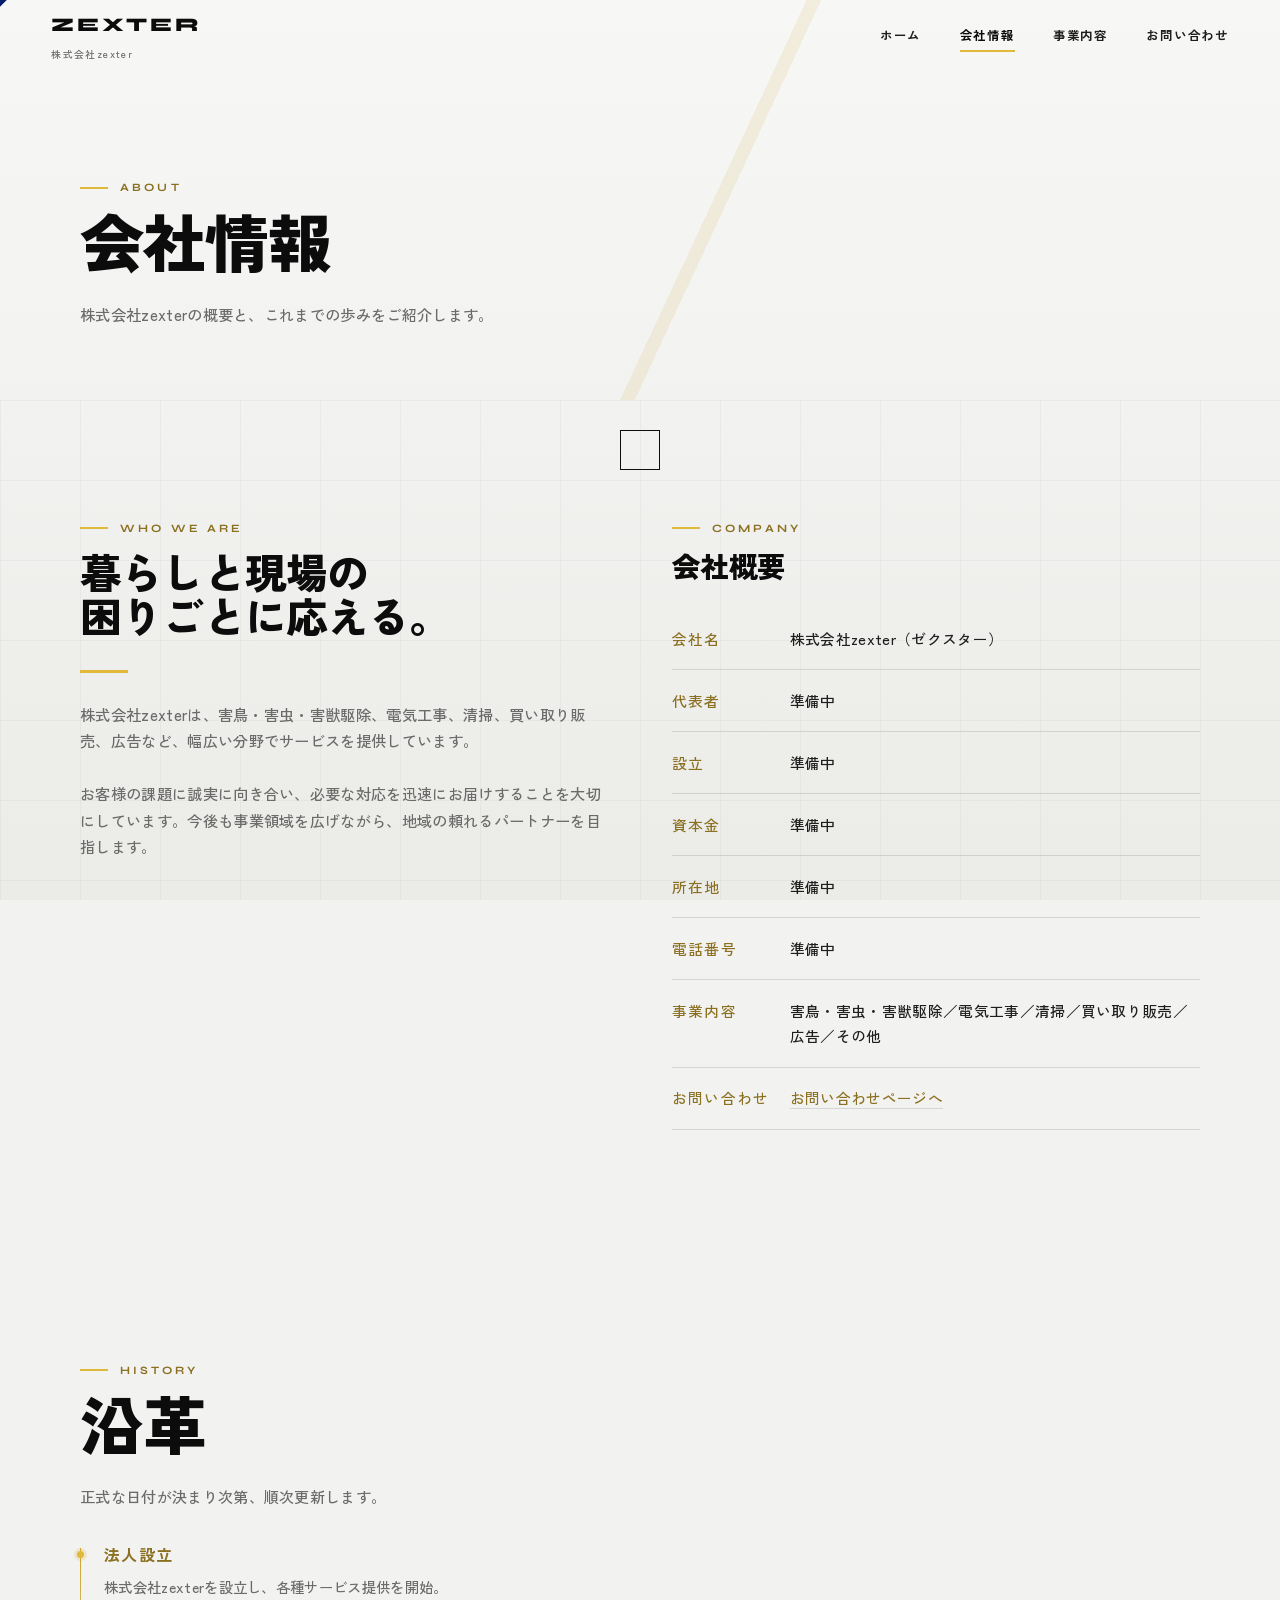
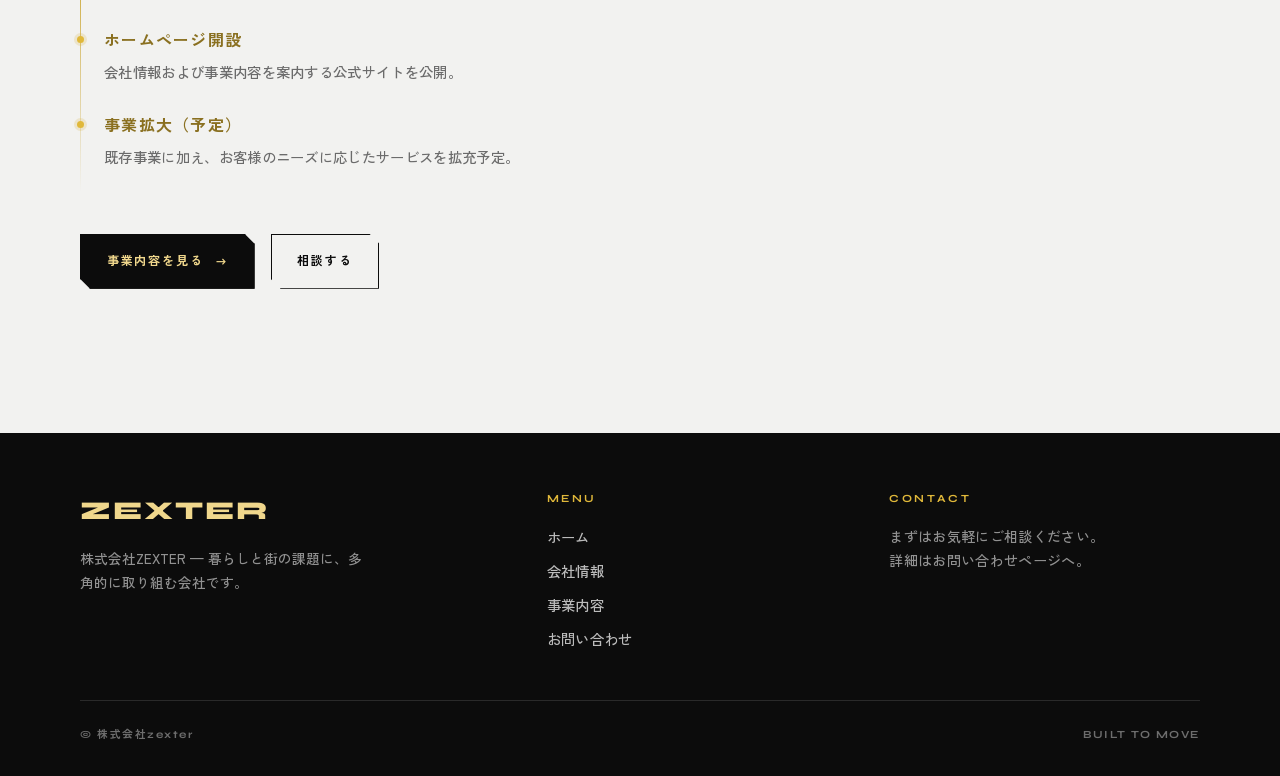
==== commit 6fdadb61: "会社概要更新" ====
--- a/about.html
+++ b/about.html
@@ -4,7 +4,7 @@
   <meta charset="UTF-8" />
   <meta name="viewport" content="width=device-width, initial-scale=1" />
   <title>会社情報｜株式会社zexter</title>
-  <meta name="description" content="株式会社zexterの会社概要、方針、沿革イメージ。法人化を機に多分野へ展開します。" />
+  <meta name="description" content="株式会社zexterの会社概要・沿革。害鳥・害虫・害獣駆除、電気工事、清掃、買い取り販売、広告など多角的に事業を展開しています。" />
   <link rel="preconnect" href="https://fonts.googleapis.com" />
   <link rel="preconnect" href="https://fonts.gstatic.com" crossorigin />
   <link href="https://fonts.googleapis.com/css2?family=Space+Grotesk:wght@500;600;700&family=Syne:wght@700;800&family=Zen+Kaku+Gothic+New:wght@400;500;700&display=swap" rel="stylesheet" />
@@ -38,7 +38,7 @@
       <div class="wrap">
         <p class="eyebrow reveal">ABOUT</p>
         <h1 class="heading reveal reveal-delay-1">会社情報</h1>
-        <p class="lead reveal reveal-delay-2">法人化をきっかけに、ホームページを新たに開設しました。どんな会社かを、短い言葉で紹介します。</p>
+        <p class="lead reveal reveal-delay-2">株式会社zexterの概要と、これまでの歩みをご紹介します。</p>
       </div>
     </section>
 
@@ -46,12 +46,11 @@
       <div class="wrap about-grid">
         <div>
           <p class="eyebrow reveal">WHO WE ARE</p>
-          <h2 class="heading reveal reveal-delay-1" style="font-size:clamp(1.8rem,4vw,2.6rem)">分野は増やし、<br />姿勢はそろえる。</h2>
+          <h2 class="heading reveal reveal-delay-1" style="font-size:clamp(1.8rem,4vw,2.6rem)">暮らしと現場の<br />困りごとに応える。</h2>
           <div class="divider reveal"></div>
           <p class="lead reveal" style="margin-top:0">
-            株式会社zexterは、暮らしとお店の「困った」に応える会社です。<br /><br />
-            害鳥・害虫・害獣の駆除、電気工事、清掃、買い取り販売、広告——いまはこれらの分野を軸に、今後の追加も見据えて動いています。<br /><br />
-            難しい説明より、まずは「何をしてくれるのか」が分かること。それが私たちの最初の約束です。
+            株式会社zexterは、害鳥・害虫・害獣駆除、電気工事、清掃、買い取り販売、広告など、幅広い分野でサービスを提供しています。<br /><br />
+            お客様の課題に誠実に向き合い、必要な対応を迅速にお届けすることを大切にしています。今後も事業領域を広げながら、地域の頼れるパートナーを目指します。
           </p>
         </div>
         <div class="reveal reveal-delay-2">
@@ -64,23 +63,31 @@
                 <td>株式会社zexter（ゼクスター）</td>
               </tr>
               <tr>
+                <th>代表者</th>
+                <td>準備中</td>
+              </tr>
+              <tr>
                 <th>設立</th>
-                <td>法人化に伴い新たにスタート（詳細は後日更新）</td>
+                <td>準備中</td>
+              </tr>
+              <tr>
+                <th>資本金</th>
+                <td>準備中</td>
+              </tr>
+              <tr>
+                <th>所在地</th>
+                <td>準備中</td>
+              </tr>
+              <tr>
+                <th>電話番号</th>
+                <td>準備中</td>
               </tr>
               <tr>
                 <th>事業内容</th>
-                <td>害鳥・害虫・害獣駆除／電気工事／清掃／買い取り販売業／広告／その他（追加予定）</td>
+                <td>害鳥・害虫・害獣駆除／電気工事／清掃／買い取り販売／広告／その他</td>
               </tr>
               <tr>
-                <th>カラー</th>
-                <td>白 × 金 — 清潔さと信頼を表現</td>
-              </tr>
-              <tr>
-                <th>所在地</th>
-                <td>準備中（確定後に掲載します）</td>
-              </tr>
-              <tr>
-                <th>連絡先</th>
+                <th>お問い合わせ</th>
                 <td><a href="contact.html" style="color:var(--gold-deep);border-bottom:1px solid var(--line)">お問い合わせページへ</a></td>
               </tr>
             </tbody>
@@ -91,21 +98,21 @@
 
     <section class="section">
       <div class="wrap">
-        <p class="eyebrow reveal">STEPS</p>
-        <h2 class="heading reveal reveal-delay-1">これまでの流れ</h2>
-        <p class="lead reveal reveal-delay-2">日付や住所が決まり次第、ここを正式情報に差し替えられます。</p>
+        <p class="eyebrow reveal">HISTORY</p>
+        <h2 class="heading reveal reveal-delay-1">沿革</h2>
+        <p class="lead reveal reveal-delay-2">正式な日付が決まり次第、順次更新します。</p>
         <ul class="timeline">
           <li class="reveal">
-            <strong>法人化</strong>
-            <p>株式会社zexterとして、新たな体制でサービス提供を開始。</p>
+            <strong>法人設立</strong>
+            <p>株式会社zexterを設立し、各種サービス提供を開始。</p>
           </li>
           <li class="reveal reveal-delay-1">
-            <strong>ホームページ公開</strong>
-            <p>白と金の世界観で、多分野事業をわかりやすく案内するサイトを公開。</p>
+            <strong>ホームページ開設</strong>
+            <p>会社情報および事業内容を案内する公式サイトを公開。</p>
           </li>
           <li class="reveal reveal-delay-2">
-            <strong>事業の拡充（予定）</strong>
-            <p>既存5分野に加え、ニーズに合わせてサービスを追加していく予定です。</p>
+            <strong>事業拡大（予定）</strong>
+            <p>既存事業に加え、お客様のニーズに応じたサービスを拡充予定。</p>
           </li>
         </ul>
 
@@ -121,7 +128,7 @@
     <div class="footer-grid">
       <div class="footer-brand">
         ZEXTER
-        <p>株式会社zexter — 白と金を基調に、暮らしと街の課題へ多角的に取り組む会社です。</p>
+        <p>株式会社zexter — 暮らしと街の課題に、多角的に取り組む会社です。</p>
       </div>
       <div class="footer-nav">
         <h4>MENU</h4>
@@ -137,7 +144,7 @@
     </div>
     <div class="footer-copy">
       <span>© 株式会社zexter</span>
-      <span>WHITE × GOLD</span>
+      <span>BUILT TO MOVE</span>
     </div>
   </footer>
 
--- a/css/style.css
+++ b/css/style.css
@@ -108,14 +108,12 @@
   width: 160vmax;
   height: 1px;
   margin-left: -80vmax;
-  background: linear-gradient(
-    90deg,
-    transparent 0%,
-    rgba(138, 112, 32, 0.05) 28%,
-    rgba(240, 215, 140, 0.55) 50%,
-    rgba(201, 162, 39, 0.18) 62%,
-    transparent 100%
-  );
+  background: linear-gradient(90deg,
+      transparent 0%,
+      rgba(138, 112, 32, 0.05) 28%,
+      rgba(240, 215, 140, 0.55) 50%,
+      rgba(201, 162, 39, 0.18) 62%,
+      transparent 100%);
   box-shadow:
     0 0 18px rgba(240, 215, 140, 0.25),
     0 0 48px rgba(201, 162, 39, 0.12);
@@ -141,12 +139,10 @@
   height: 1px;
   width: 120vmax;
   margin-left: -60vmax;
-  background: linear-gradient(
-    90deg,
-    transparent 10%,
-    rgba(224, 184, 58, 0.35) 50%,
-    transparent 90%
-  );
+  background: linear-gradient(90deg,
+      transparent 10%,
+      rgba(224, 184, 58, 0.35) 50%,
+      transparent 90%);
   box-shadow: 0 0 12px rgba(224, 184, 58, 0.2);
   animation: bladeSweepC 19s var(--ease-out) infinite;
   animation-delay: -12s;
@@ -157,16 +153,20 @@
     opacity: 0;
     transform: translate3d(-18%, -42%, 0) rotate(-28deg) scaleX(0.85);
   }
+
   12% {
     opacity: 0.85;
   }
+
   45% {
     opacity: 0.55;
   }
+
   70% {
     opacity: 0;
     transform: translate3d(22%, 48%, 0) rotate(-28deg) scaleX(1.05);
   }
+
   100% {
     opacity: 0;
     transform: translate3d(22%, 48%, 0) rotate(-28deg) scaleX(1.05);
@@ -178,16 +178,20 @@
     opacity: 0;
     transform: translate3d(24%, -38%, 0) rotate(18deg) scaleX(0.9);
   }
+
   18% {
     opacity: 0.45;
   }
+
   55% {
     opacity: 0.28;
   }
+
   78% {
     opacity: 0;
     transform: translate3d(-20%, 44%, 0) rotate(18deg) scaleX(1.1);
   }
+
   100% {
     opacity: 0;
     transform: translate3d(-20%, 44%, 0) rotate(18deg) scaleX(1.1);
@@ -199,13 +203,16 @@
     opacity: 0;
     transform: translate3d(-10%, 30%, 0) rotate(-52deg) scaleX(0.8);
   }
+
   20% {
     opacity: 0.35;
   }
+
   60% {
     opacity: 0;
     transform: translate3d(16%, -36%, 0) rotate(-52deg) scaleX(1);
   }
+
   100% {
     opacity: 0;
     transform: translate3d(16%, -36%, 0) rotate(-52deg) scaleX(1);
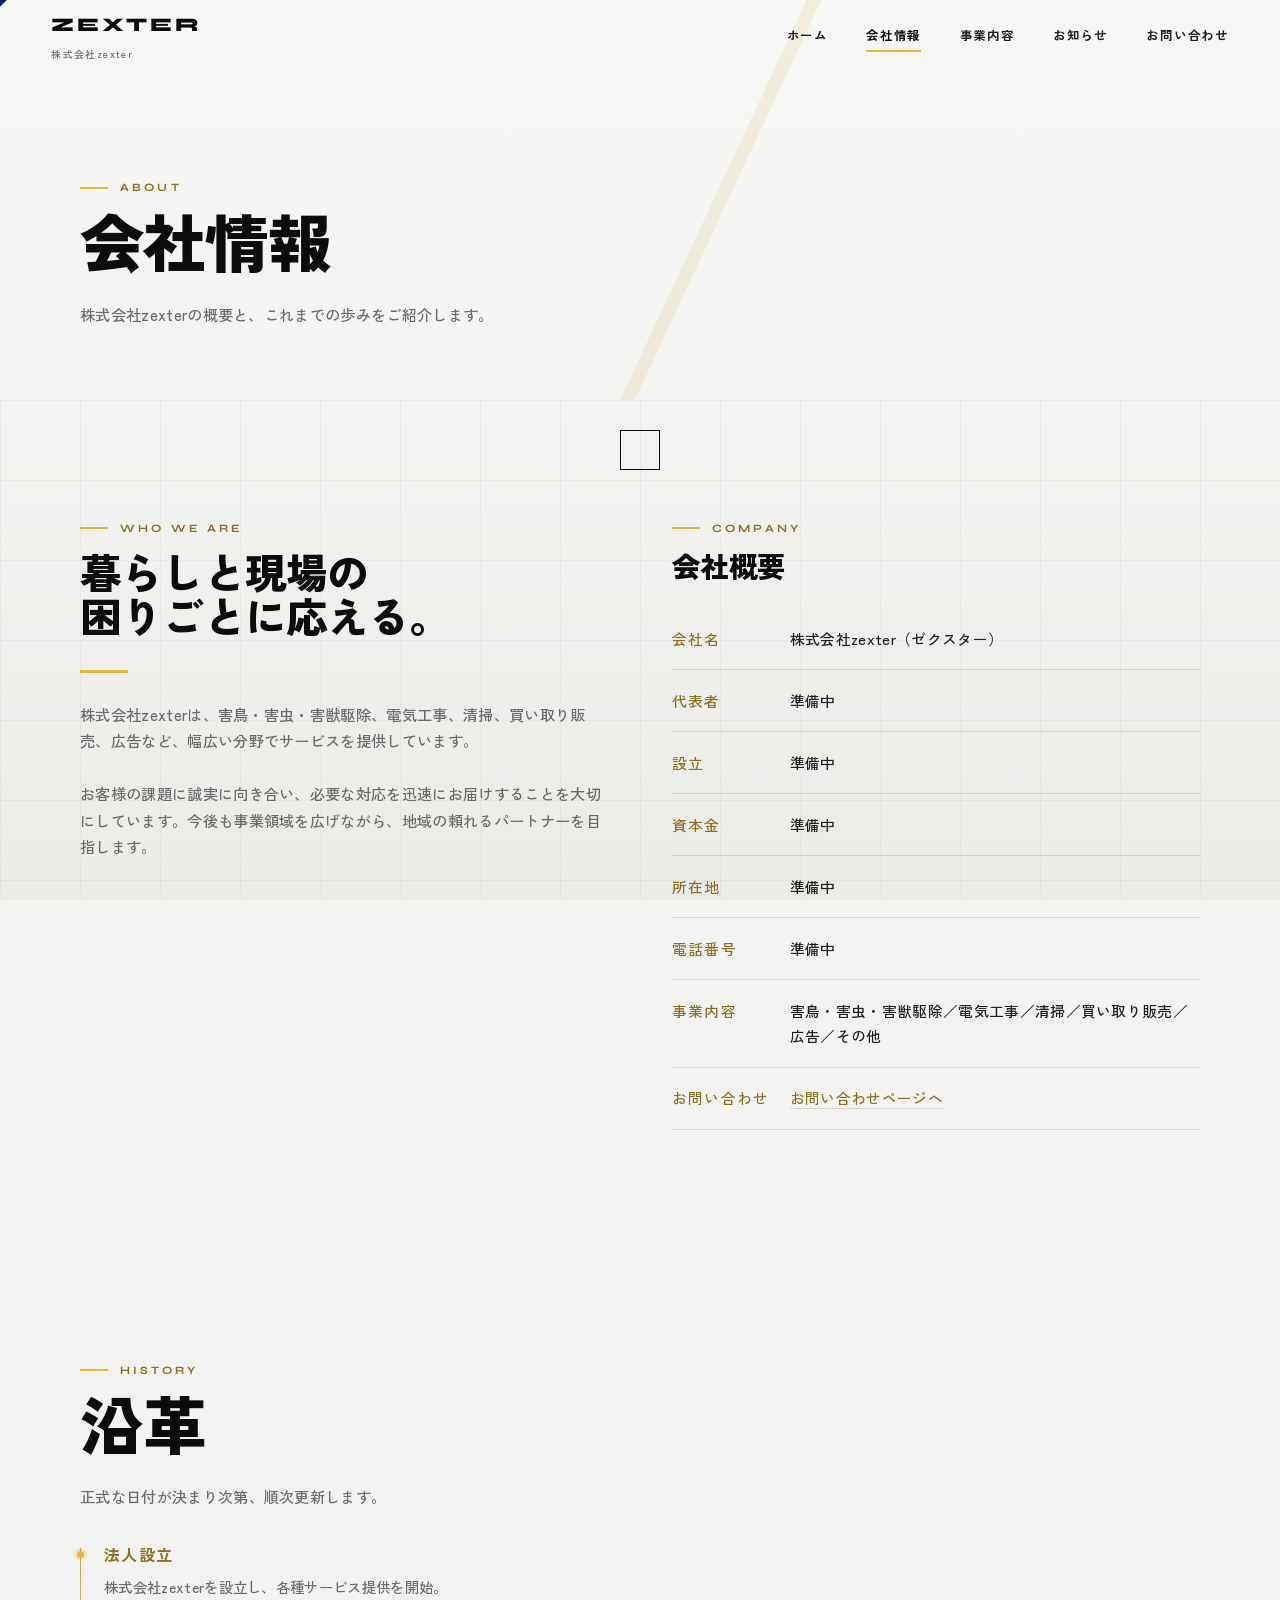
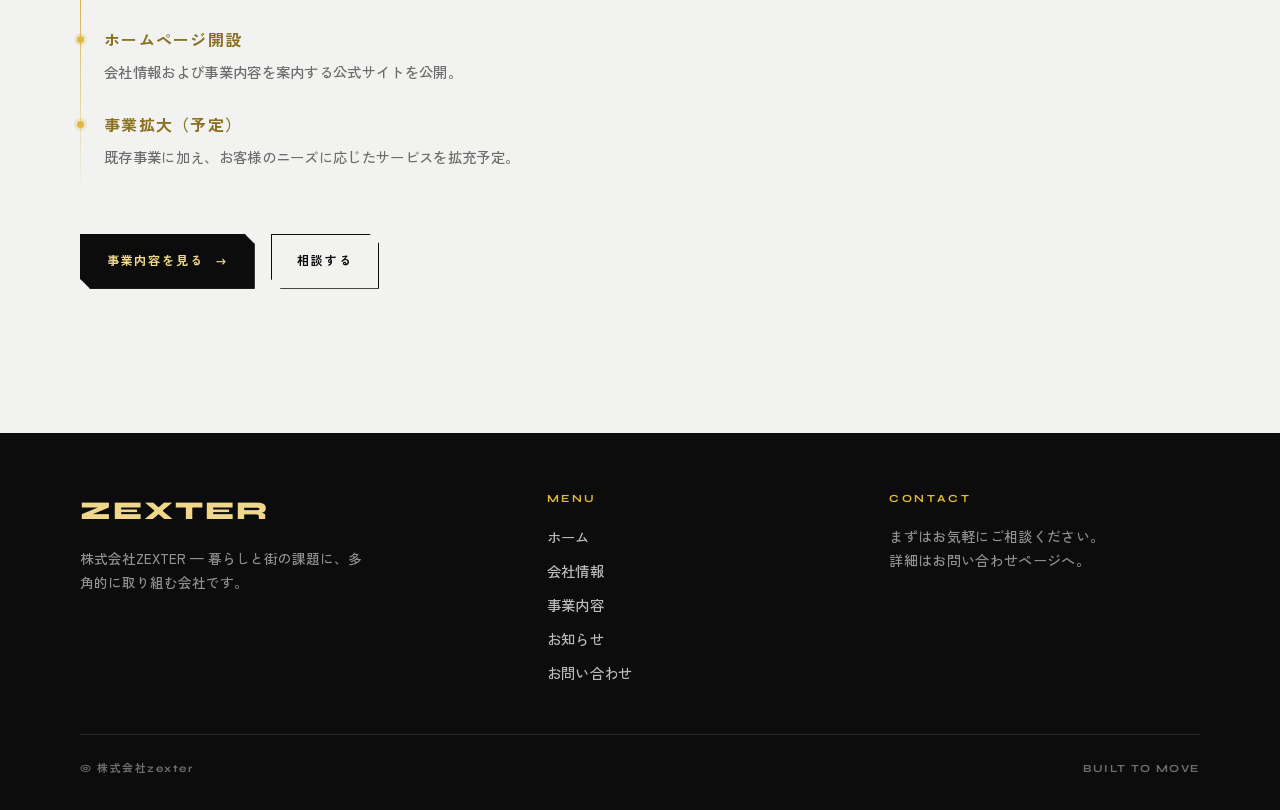
==== commit 8cb60b19: "お知らせ追加。" ====
--- a/about.html
+++ b/about.html
@@ -28,6 +28,7 @@
       <a href="index.html">ホーム</a>
       <a class="is-active" href="about.html">会社情報</a>
       <a href="services.html">事業内容</a>
+      <a href="news.html">お知らせ</a>
       <a href="contact.html">お問い合わせ</a>
     </nav>
   </header>
@@ -135,6 +136,7 @@
         <a href="index.html">ホーム</a>
         <a href="about.html">会社情報</a>
         <a href="services.html">事業内容</a>
+        <a href="news.html">お知らせ</a>
         <a href="contact.html">お問い合わせ</a>
       </div>
       <div class="footer-meta">
--- a/css/style.css
+++ b/css/style.css
@@ -1380,6 +1380,133 @@
   font-size: 0.9rem;
 }
 
+/* ---- News ---- */
+.wrap--narrow {
+  max-width: 820px;
+}
+
+.news-list {
+  list-style: none;
+  margin-top: 2rem;
+  border-top: 1px solid var(--line);
+}
+
+.news-list__item + .news-list__item {
+  border-top: 1px solid var(--line);
+}
+
+.news-list__link {
+  display: grid;
+  grid-template-columns: 7.5rem 5.5rem minmax(0, 1fr);
+  gap: 1rem 1.25rem;
+  align-items: baseline;
+  padding: 1.25rem 0;
+  transition: color 0.3s;
+}
+
+.news-list__link:hover {
+  color: var(--gold-deep);
+}
+
+.news-list__link time {
+  font-family: var(--font-num);
+  font-size: 0.85rem;
+  font-weight: 600;
+  letter-spacing: 0.04em;
+  font-variant-numeric: tabular-nums;
+  color: var(--ink-mute);
+}
+
+.news-list__cat {
+  font-size: 0.7rem;
+  font-weight: 700;
+  letter-spacing: 0.12em;
+  color: var(--gold-deep);
+  border: 1px solid var(--line-gold);
+  padding: 0.2rem 0.55rem;
+  justify-self: start;
+  white-space: nowrap;
+}
+
+.news-list__title {
+  font-size: 0.98rem;
+  font-weight: 700;
+  letter-spacing: 0.02em;
+  line-height: 1.55;
+}
+
+.news-list__more {
+  margin-top: 2rem;
+}
+
+.news-feed {
+  list-style: none;
+}
+
+.news-feed__item {
+  padding: 2rem 0;
+  border-bottom: 1px solid var(--line);
+  scroll-margin-top: calc(var(--nav-h) + 1.5rem);
+}
+
+.news-feed__item:first-child {
+  padding-top: 0;
+}
+
+.news-feed__meta {
+  display: flex;
+  flex-wrap: wrap;
+  align-items: center;
+  gap: 0.75rem 1rem;
+  margin-bottom: 0.85rem;
+}
+
+.news-feed__meta time {
+  font-family: var(--font-num);
+  font-size: 0.85rem;
+  font-weight: 600;
+  letter-spacing: 0.04em;
+  font-variant-numeric: tabular-nums;
+  color: var(--ink-mute);
+}
+
+.news-feed__cat {
+  font-size: 0.68rem;
+  font-weight: 700;
+  letter-spacing: 0.12em;
+  color: var(--gold-deep);
+  border: 1px solid var(--line-gold);
+  padding: 0.2rem 0.55rem;
+}
+
+.news-feed__title {
+  font-family: var(--font-display);
+  font-size: clamp(1.2rem, 2.5vw, 1.55rem);
+  font-weight: 800;
+  letter-spacing: -0.02em;
+  line-height: 1.35;
+  margin-bottom: 0.85rem;
+}
+
+.news-feed__body {
+  color: var(--ink-mute);
+  font-size: 0.95rem;
+  line-height: 1.85;
+  max-width: 42em;
+}
+
+@media (max-width: 720px) {
+  .news-list__link {
+    grid-template-columns: auto auto;
+    grid-template-rows: auto auto;
+    gap: 0.55rem 0.85rem;
+  }
+
+  .news-list__title {
+    grid-column: 1 / -1;
+  }
+}
+
 /* ---- Services detail ---- */
 .service-detail {
   display: grid;
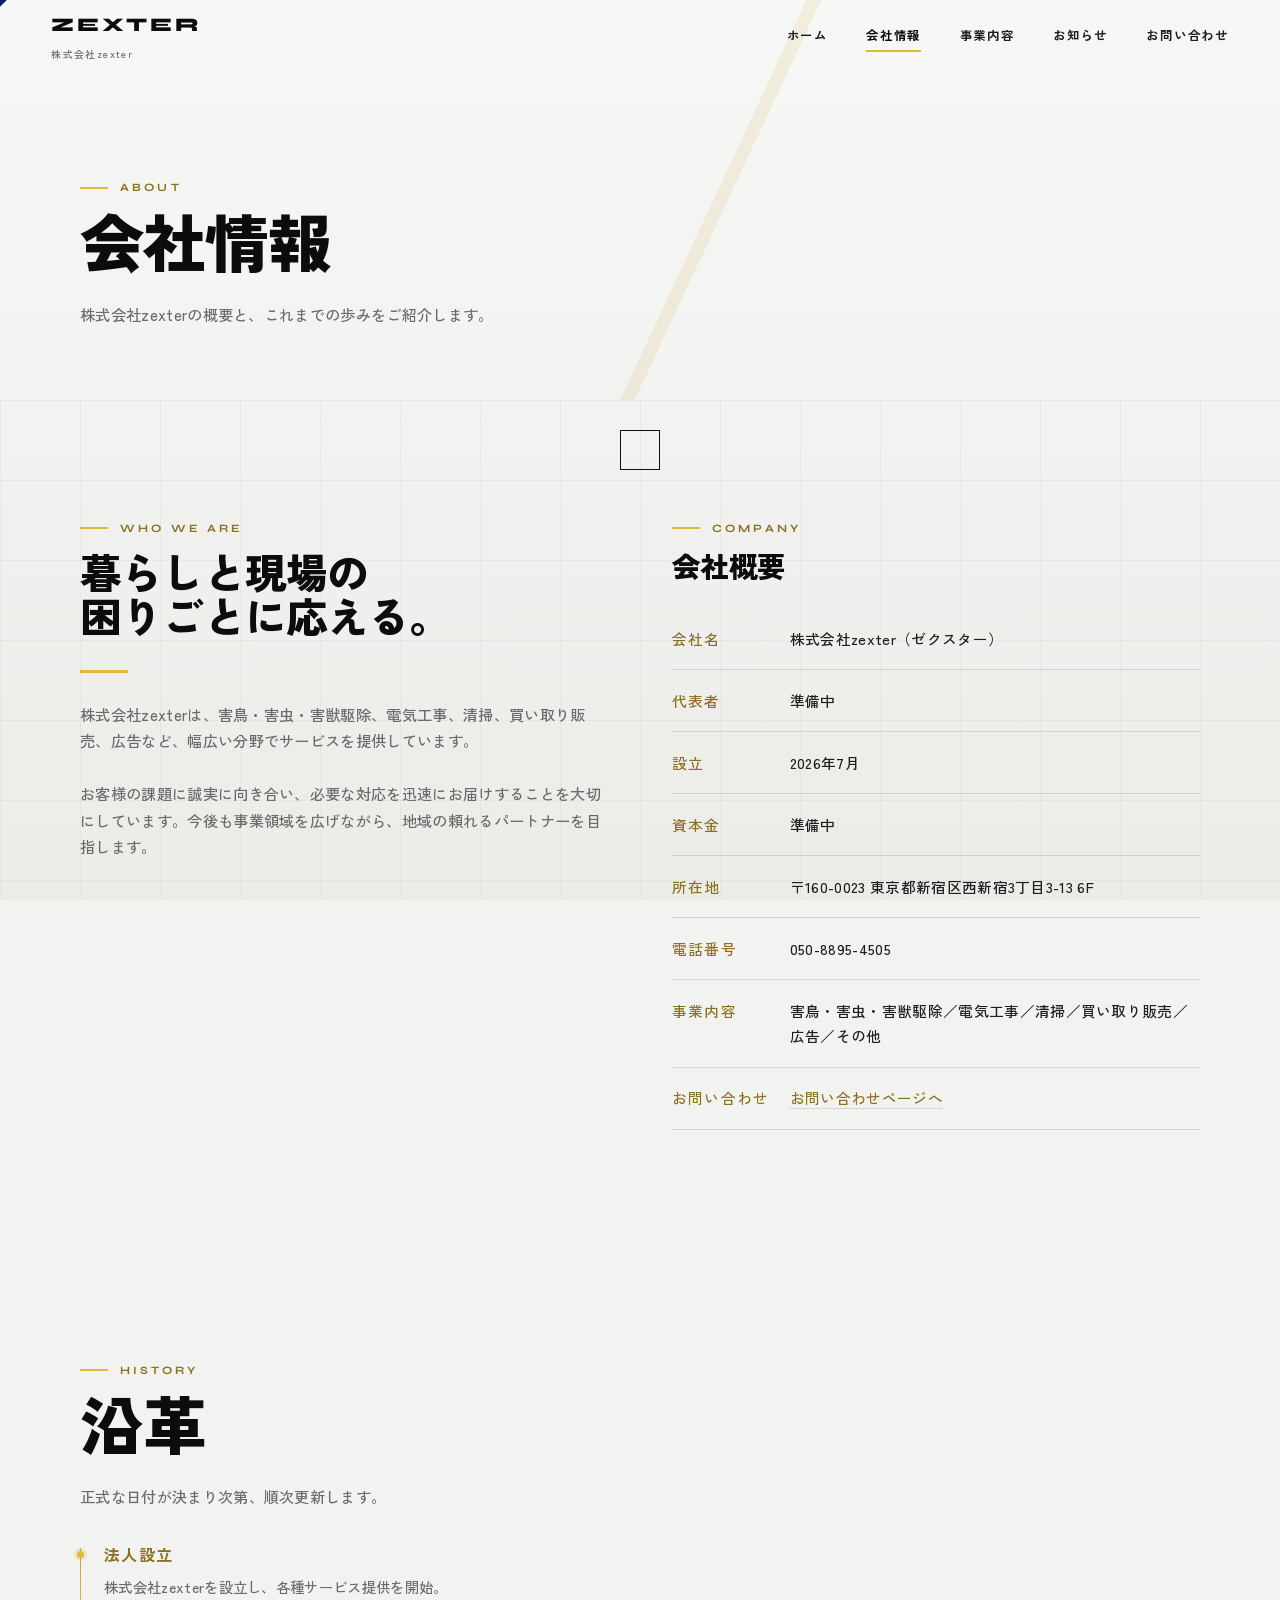
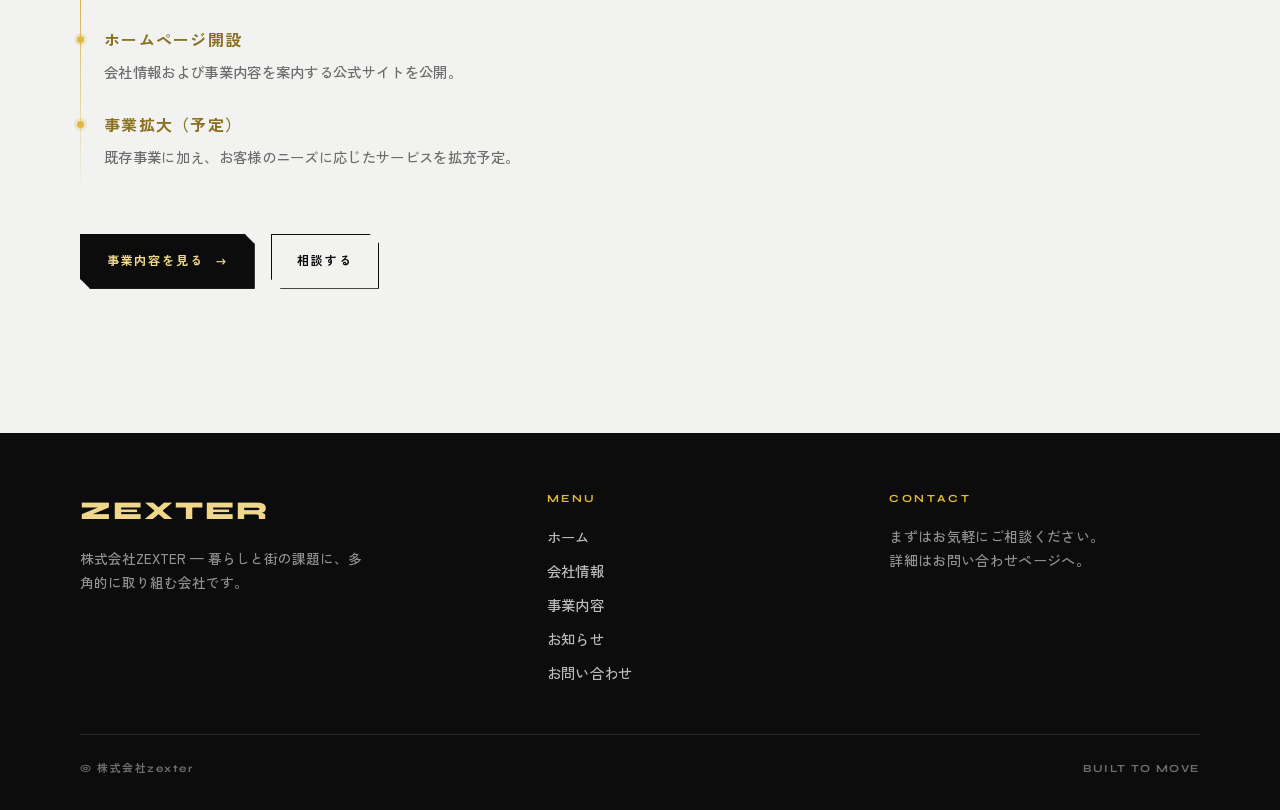
==== commit d43cfc56: "会社概要追加" ====
--- a/about.html
+++ b/about.html
@@ -1,5 +1,6 @@
 <!DOCTYPE html>
 <html lang="ja">
+
 <head>
   <meta charset="UTF-8" />
   <meta name="viewport" content="width=device-width, initial-scale=1" />
@@ -7,9 +8,12 @@
   <meta name="description" content="株式会社zexterの会社概要・沿革。害鳥・害虫・害獣駆除、電気工事、清掃、買い取り販売、広告など多角的に事業を展開しています。" />
   <link rel="preconnect" href="https://fonts.googleapis.com" />
   <link rel="preconnect" href="https://fonts.gstatic.com" crossorigin />
-  <link href="https://fonts.googleapis.com/css2?family=Space+Grotesk:wght@500;600;700&family=Syne:wght@700;800&family=Zen+Kaku+Gothic+New:wght@400;500;700&display=swap" rel="stylesheet" />
+  <link
+    href="https://fonts.googleapis.com/css2?family=Space+Grotesk:wght@500;600;700&family=Syne:wght@700;800&family=Zen+Kaku+Gothic+New:wght@400;500;700&display=swap"
+    rel="stylesheet" />
   <link rel="stylesheet" href="css/style.css" />
 </head>
+
 <body>
   <div class="atmosphere" aria-hidden="true"></div>
   <div class="fx-field" aria-hidden="true">
@@ -47,7 +51,8 @@
       <div class="wrap about-grid">
         <div>
           <p class="eyebrow reveal">WHO WE ARE</p>
-          <h2 class="heading reveal reveal-delay-1" style="font-size:clamp(1.8rem,4vw,2.6rem)">暮らしと現場の<br />困りごとに応える。</h2>
+          <h2 class="heading reveal reveal-delay-1" style="font-size:clamp(1.8rem,4vw,2.6rem)">暮らしと現場の<br />困りごとに応える。
+          </h2>
           <div class="divider reveal"></div>
           <p class="lead reveal" style="margin-top:0">
             株式会社zexterは、害鳥・害虫・害獣駆除、電気工事、清掃、買い取り販売、広告など、幅広い分野でサービスを提供しています。<br /><br />
@@ -69,7 +74,7 @@
               </tr>
               <tr>
                 <th>設立</th>
-                <td>準備中</td>
+                <td>2026年7月</td>
               </tr>
               <tr>
                 <th>資本金</th>
@@ -77,11 +82,11 @@
               </tr>
               <tr>
                 <th>所在地</th>
-                <td>準備中</td>
+                <td>〒160-0023 東京都新宿区西新宿3丁目3-13 6F</td>
               </tr>
               <tr>
                 <th>電話番号</th>
-                <td>準備中</td>
+                <td>050-8895-4505</td>
               </tr>
               <tr>
                 <th>事業内容</th>
@@ -89,7 +94,8 @@
               </tr>
               <tr>
                 <th>お問い合わせ</th>
-                <td><a href="contact.html" style="color:var(--gold-deep);border-bottom:1px solid var(--line)">お問い合わせページへ</a></td>
+                <td><a href="contact.html"
+                    style="color:var(--gold-deep);border-bottom:1px solid var(--line)">お問い合わせページへ</a></td>
               </tr>
             </tbody>
           </table>
@@ -118,7 +124,8 @@
         </ul>
 
         <div class="btn-group reveal">
-          <a class="btn btn--solid" href="services.html">事業内容を見る <span class="btn__arrow" aria-hidden="true">→</span></a>
+          <a class="btn btn--solid" href="services.html">事業内容を見る <span class="btn__arrow"
+              aria-hidden="true">→</span></a>
           <a class="btn" href="contact.html">相談する</a>
         </div>
       </div>
@@ -152,4 +159,5 @@
 
   <script src="js/main.js"></script>
 </body>
-</html>
+
+</html>
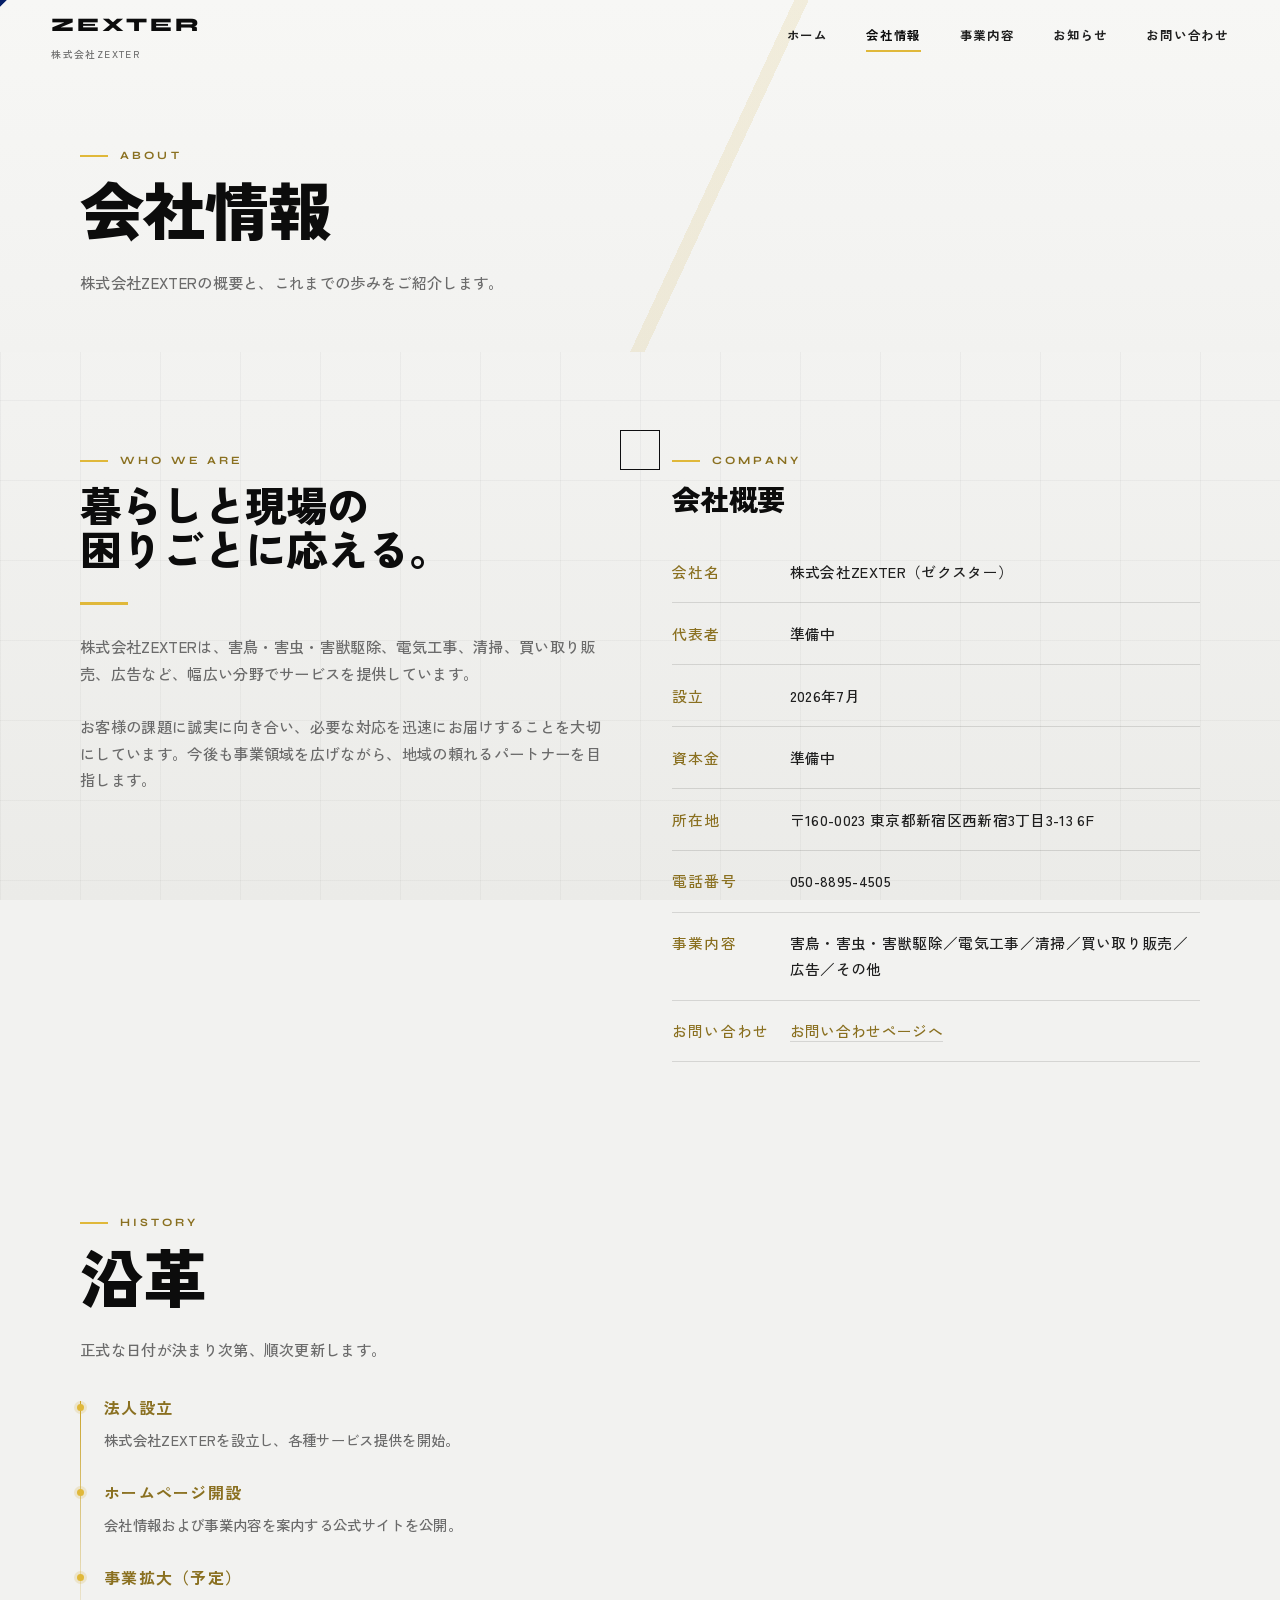
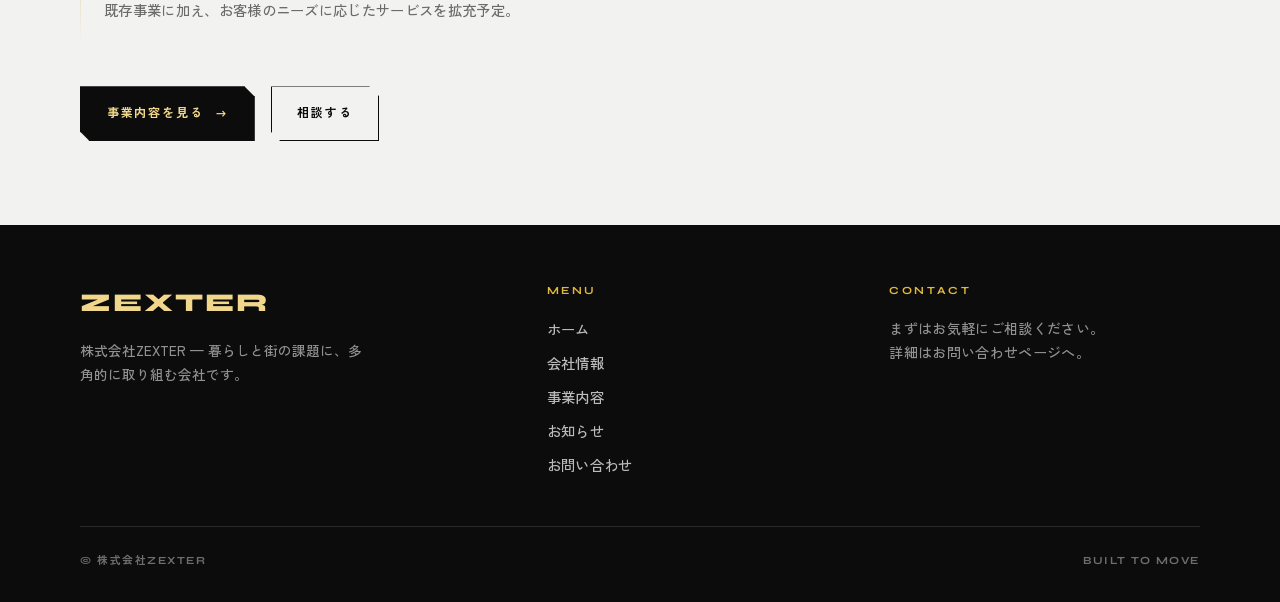
==== commit 5266c93d: "zexterを大文字に更新" ====
--- a/about.html
+++ b/about.html
@@ -4,8 +4,8 @@
 <head>
   <meta charset="UTF-8" />
   <meta name="viewport" content="width=device-width, initial-scale=1" />
-  <title>会社情報｜株式会社zexter</title>
-  <meta name="description" content="株式会社zexterの会社概要・沿革。害鳥・害虫・害獣駆除、電気工事、清掃、買い取り販売、広告など多角的に事業を展開しています。" />
+  <title>会社情報｜株式会社ZEXTER</title>
+  <meta name="description" content="株式会社ZEXTERの会社概要・沿革。害鳥・害虫・害獣駆除、電気工事、清掃、買い取り販売、広告など多角的に事業を展開しています。" />
   <link rel="preconnect" href="https://fonts.googleapis.com" />
   <link rel="preconnect" href="https://fonts.gstatic.com" crossorigin />
   <link
@@ -24,7 +24,7 @@
   <div class="scroll-progress" aria-hidden="true"></div>
 
   <header class="site-header">
-    <a class="logo" href="index.html">ZEXTER<span>株式会社zexter</span></a>
+    <a class="logo" href="index.html">ZEXTER<span>株式会社ZEXTER</span></a>
     <button class="nav-toggle" type="button" aria-label="メニュー" aria-expanded="false">
       <span></span><span></span><span></span>
     </button>
@@ -43,7 +43,7 @@
       <div class="wrap">
         <p class="eyebrow reveal">ABOUT</p>
         <h1 class="heading reveal reveal-delay-1">会社情報</h1>
-        <p class="lead reveal reveal-delay-2">株式会社zexterの概要と、これまでの歩みをご紹介します。</p>
+        <p class="lead reveal reveal-delay-2">株式会社ZEXTERの概要と、これまでの歩みをご紹介します。</p>
       </div>
     </section>
 
@@ -55,7 +55,7 @@
           </h2>
           <div class="divider reveal"></div>
           <p class="lead reveal" style="margin-top:0">
-            株式会社zexterは、害鳥・害虫・害獣駆除、電気工事、清掃、買い取り販売、広告など、幅広い分野でサービスを提供しています。<br /><br />
+            株式会社ZEXTERは、害鳥・害虫・害獣駆除、電気工事、清掃、買い取り販売、広告など、幅広い分野でサービスを提供しています。<br /><br />
             お客様の課題に誠実に向き合い、必要な対応を迅速にお届けすることを大切にしています。今後も事業領域を広げながら、地域の頼れるパートナーを目指します。
           </p>
         </div>
@@ -66,7 +66,7 @@
             <tbody>
               <tr>
                 <th>会社名</th>
-                <td>株式会社zexter（ゼクスター）</td>
+                <td>株式会社ZEXTER（ゼクスター）</td>
               </tr>
               <tr>
                 <th>代表者</th>
@@ -111,7 +111,7 @@
         <ul class="timeline">
           <li class="reveal">
             <strong>法人設立</strong>
-            <p>株式会社zexterを設立し、各種サービス提供を開始。</p>
+            <p>株式会社ZEXTERを設立し、各種サービス提供を開始。</p>
           </li>
           <li class="reveal reveal-delay-1">
             <strong>ホームページ開設</strong>
@@ -136,7 +136,7 @@
     <div class="footer-grid">
       <div class="footer-brand">
         ZEXTER
-        <p>株式会社zexter — 暮らしと街の課題に、多角的に取り組む会社です。</p>
+        <p>株式会社ZEXTER — 暮らしと街の課題に、多角的に取り組む会社です。</p>
       </div>
       <div class="footer-nav">
         <h4>MENU</h4>
@@ -152,7 +152,7 @@
       </div>
     </div>
     <div class="footer-copy">
-      <span>© 株式会社zexter</span>
+      <span>© 株式会社ZEXTER</span>
       <span>BUILT TO MOVE</span>
     </div>
   </footer>
--- a/css/style.css
+++ b/css/style.css
@@ -23,6 +23,9 @@
   --ease-hard: cubic-bezier(0.7, 0, 0.3, 1);
   --nav-h: 72px;
   --cursor-size: 10px;
+  --page-x: clamp(1.25rem, 4vw, 3.5rem);
+  --section-y: clamp(3.5rem, 6.5vw, 6rem);
+  --section-y-tight: clamp(2.5rem, 4.5vw, 4rem);
 }
 
 *,
@@ -488,7 +491,7 @@
   display: flex;
   align-items: center;
   justify-content: space-between;
-  padding: 0 clamp(1.25rem, 4vw, 3.5rem);
+  padding: 0 var(--page-x);
   transition: background 0.35s, border-color 0.35s;
   border-bottom: 1px solid transparent;
 }
@@ -612,13 +615,13 @@
 }
 
 .section {
-  padding: clamp(5rem, 12vw, 9rem) clamp(1.25rem, 5vw, 4rem);
+  padding: var(--section-y) var(--page-x);
   position: relative;
 }
 
 .section--tight {
-  padding-top: clamp(3rem, 6vw, 5rem);
-  padding-bottom: clamp(3rem, 6vw, 5rem);
+  padding-top: var(--section-y-tight);
+  padding-bottom: var(--section-y-tight);
 }
 
 .wrap {
@@ -784,7 +787,7 @@
   min-height: calc(100dvh - 4.25rem);
   display: grid;
   align-items: center;
-  padding: calc(var(--nav-h) + 1rem) clamp(1.25rem, 5vw, 4rem) clamp(2rem, 4vw, 3rem);
+  padding: calc(var(--nav-h) + 1rem) var(--page-x) clamp(1.75rem, 3.5vw, 2.5rem);
   position: relative;
   overflow: hidden;
 }
@@ -900,8 +903,8 @@
 
 .hero__scroll {
   position: absolute;
-  right: clamp(1.25rem, 5vw, 4rem);
-  bottom: clamp(2rem, 5vw, 3.5rem);
+  right: var(--page-x);
+  bottom: clamp(1.75rem, 4vw, 2.75rem);
   display: flex;
   flex-direction: column;
   align-items: center;
@@ -1197,6 +1200,7 @@
   transition: background 0.35s, color 0.35s;
   cursor: none;
   border: 1px solid var(--ink);
+  scroll-margin-top: calc(var(--nav-h) + 1.5rem);
 }
 
 .service-tile::before {
@@ -1228,6 +1232,11 @@
   color: var(--gold-bright);
 }
 
+.service-tile:hover .service-panel__tags span {
+  color: var(--gold-bright);
+  border-bottom-color: rgba(240, 215, 140, 0.35);
+}
+
 .service-tile__num {
   font-family: var(--font-num);
   font-size: 0.8rem;
@@ -1237,6 +1246,7 @@
   color: var(--gold-deep);
 }
 
+.service-tile h2,
 .service-tile h3 {
   font-family: var(--font-display);
   font-size: 1.55rem;
@@ -1266,6 +1276,15 @@
   transition: color 0.35s;
 }
 
+.service-grid--page {
+  margin-top: 0;
+}
+
+.service-tile .service-panel__tags {
+  margin-top: 1rem;
+}
+
+.service-tile--soon h2,
 .service-tile--soon h3 {
   font-family: var(--font-body);
   font-weight: 700;
@@ -1279,7 +1298,7 @@
 
 /* ---- Page hero (inner) ---- */
 .page-hero {
-  padding: calc(var(--nav-h) + clamp(3rem, 8vw, 6rem)) clamp(1.25rem, 5vw, 4rem) clamp(3rem, 6vw, 4.5rem);
+  padding: calc(var(--nav-h) + clamp(2.25rem, 5.5vw, 4rem)) var(--page-x) clamp(2.25rem, 4.5vw, 3.5rem);
   position: relative;
   overflow: hidden;
 }
@@ -1610,6 +1629,10 @@
   max-width: 40rem;
   color: var(--ink-mute);
   font-size: 0.95rem;
+}
+
+.service-panel__content .btn {
+  margin-top: 1.25rem;
 }
 
 .service-panel__tags {
@@ -1721,7 +1744,7 @@
 
 /* ---- Footer ---- */
 .site-footer {
-  padding: 3.5rem clamp(1.25rem, 5vw, 4rem) 2rem;
+  padding: clamp(2.75rem, 5vw, 3.5rem) var(--page-x) 2rem;
   border-top: none;
   background: var(--ink);
   color: rgba(255, 255, 255, 0.72);
@@ -1934,7 +1957,7 @@
   }
 
   .service-grid {
-    /* grid-template-columns: 1fr; */
+    grid-template-columns: 1fr;
     gap: 0.65rem;
     background: transparent;
     border: none;
@@ -1943,22 +1966,50 @@
 
   .service-tile {
     min-height: 0;
-    padding: 1.5rem 1.35rem;
+    padding: 1.25rem 1.35rem;
     border: 1px solid var(--ink);
-  }
-
+    flex-direction: row;
+    align-items: center;
+    justify-content: space-between;
+    gap: 1rem 1.25rem;
+  }
+
+  .service-tile > div {
+    flex: 1;
+    min-width: 0;
+  }
+
+  .service-tile h2,
   .service-tile h3 {
+    font-size: 1.25rem;
+    margin: 0.35rem 0 0.4rem;
+  }
+
+  .service-tile p {
+    font-size: 0.85rem;
+    line-height: 1.65;
+  }
+
+  .service-tile__link {
+    margin-top: 0;
+    flex-shrink: 0;
+    align-self: center;
+  }
+
+  .service-grid--page .service-tile {
+    flex-direction: column;
+    align-items: stretch;
+  }
+
+  .service-grid--page .service-tile h2,
+  .service-grid--page .service-tile h3 {
+    margin: 0.65rem 0 0.45rem;
     font-size: 1.3rem;
-    margin: 0.65rem 0 0.45rem;
-  }
-
-  .service-tile p {
-    font-size: 0.9rem;
-    line-height: 1.7;
-  }
-
-  .service-tile__link {
+  }
+
+  .service-grid--page .service-tile__link {
     margin-top: 1.15rem;
+    align-self: flex-start;
   }
 }
 
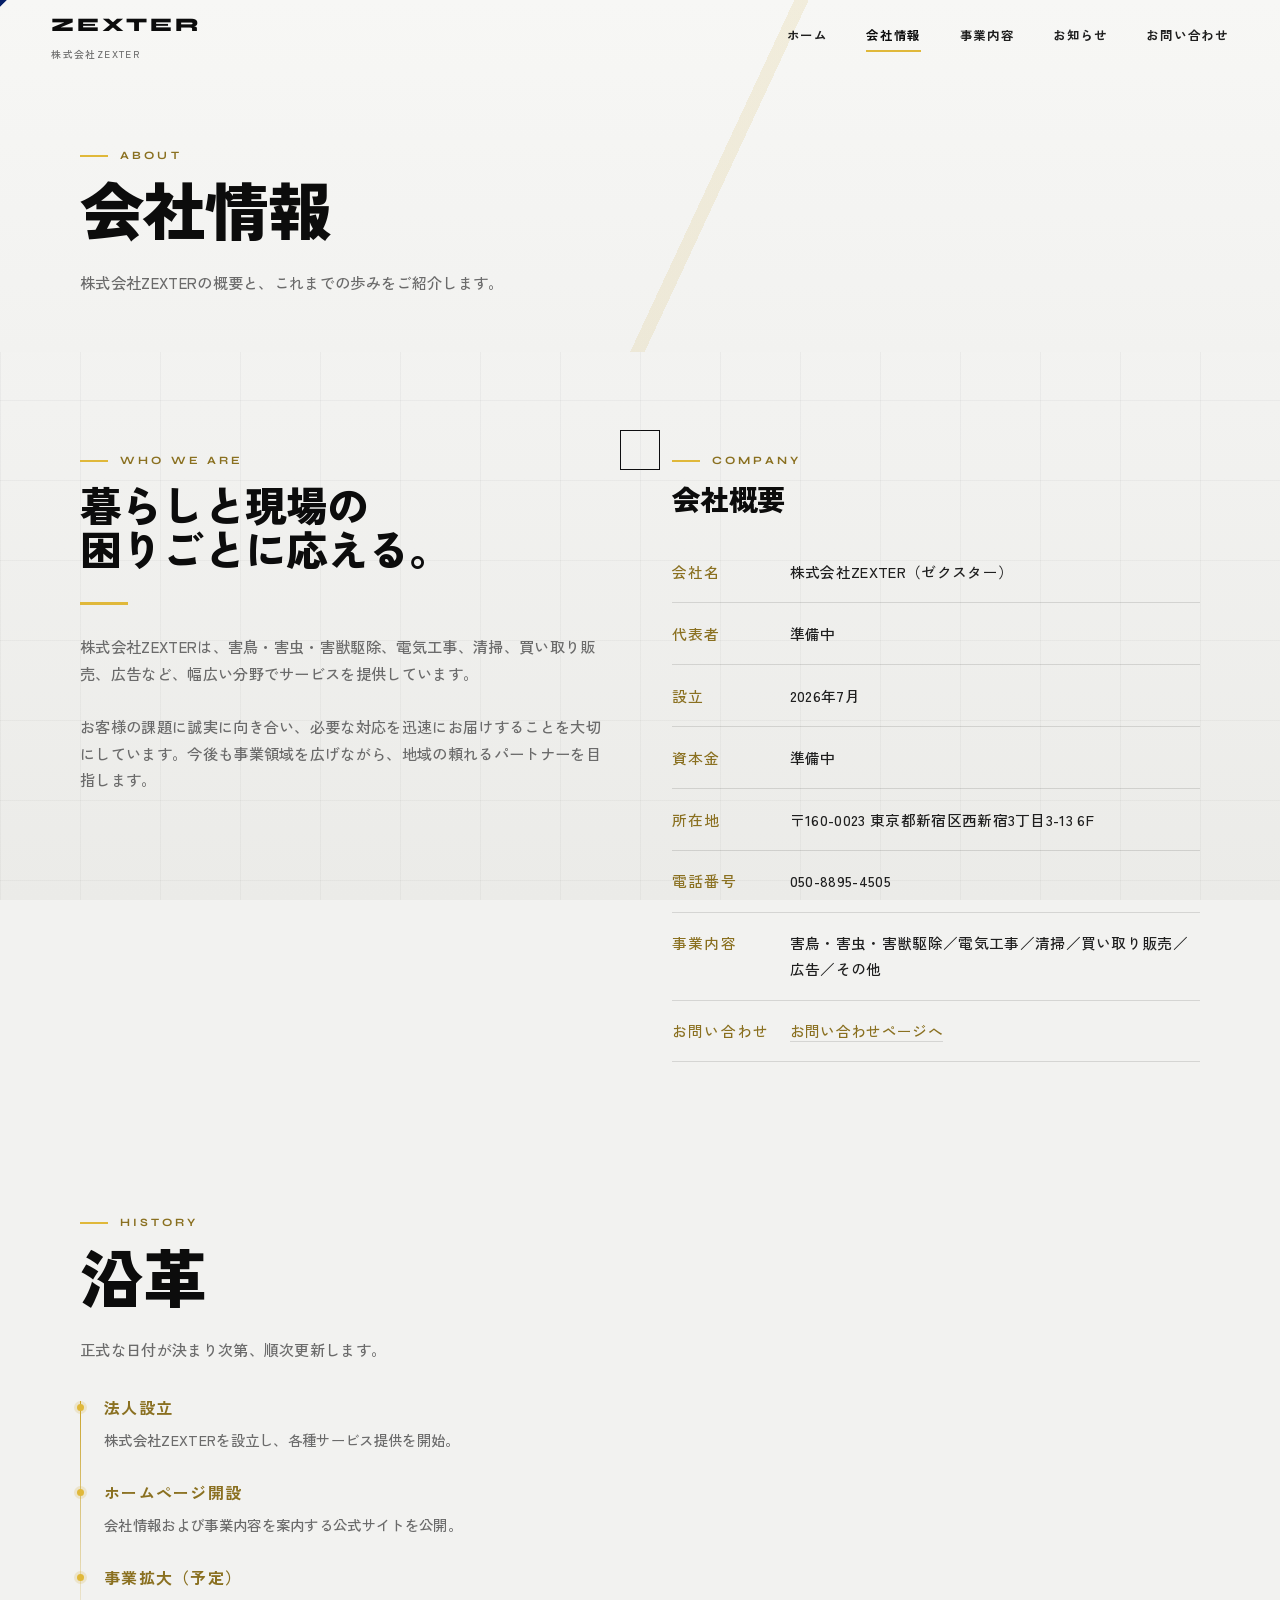
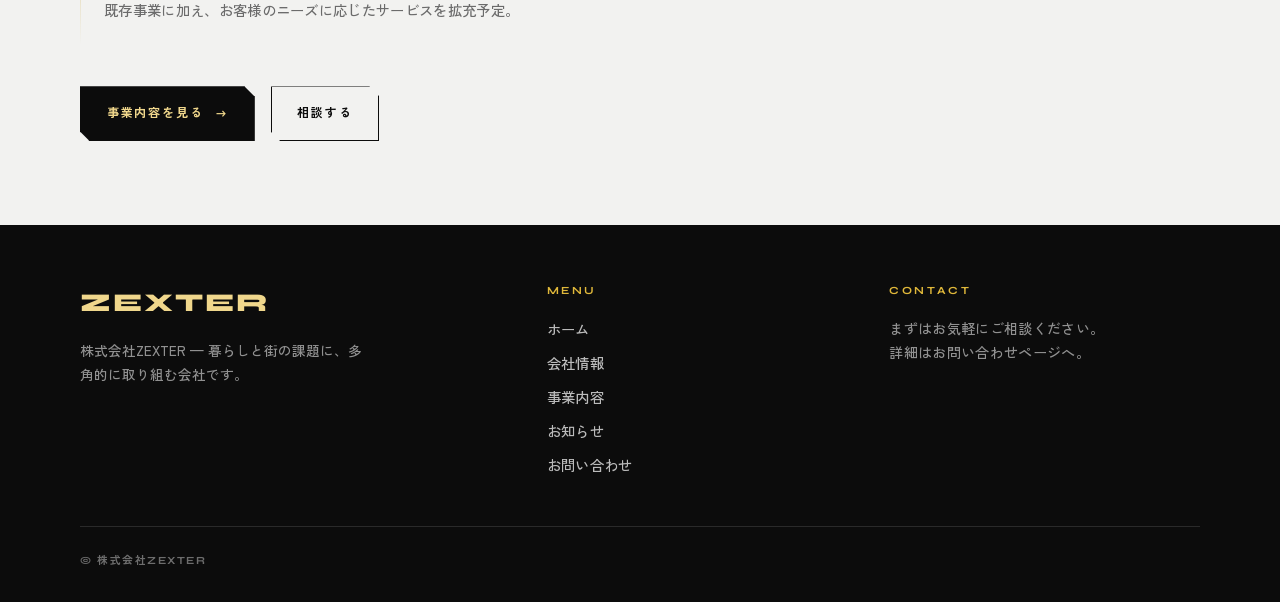
==== commit 409287dd: "キャッチフレーズ変更とファビコンの追加" ====
--- a/about.html
+++ b/about.html
@@ -6,6 +6,9 @@
   <meta name="viewport" content="width=device-width, initial-scale=1" />
   <title>会社情報｜株式会社ZEXTER</title>
   <meta name="description" content="株式会社ZEXTERの会社概要・沿革。害鳥・害虫・害獣駆除、電気工事、清掃、買い取り販売、広告など多角的に事業を展開しています。" />
+  <link rel="shortcut icon" href="images/favicon.ico" type="image/x-icon">
+  <link rel="apple-touch-icon" href="images/apple-touch-icon.png">
+  <link rel="icon" type="image/png" href="images/android-chrome-256×256.png" sizes="256×256">
   <link rel="preconnect" href="https://fonts.googleapis.com" />
   <link rel="preconnect" href="https://fonts.gstatic.com" crossorigin />
   <link
@@ -153,7 +156,7 @@
     </div>
     <div class="footer-copy">
       <span>© 株式会社ZEXTER</span>
-      <span>BUILT TO MOVE</span>
+      <!-- <span>BUILT TO MOVE</span> -->
     </div>
   </footer>
 
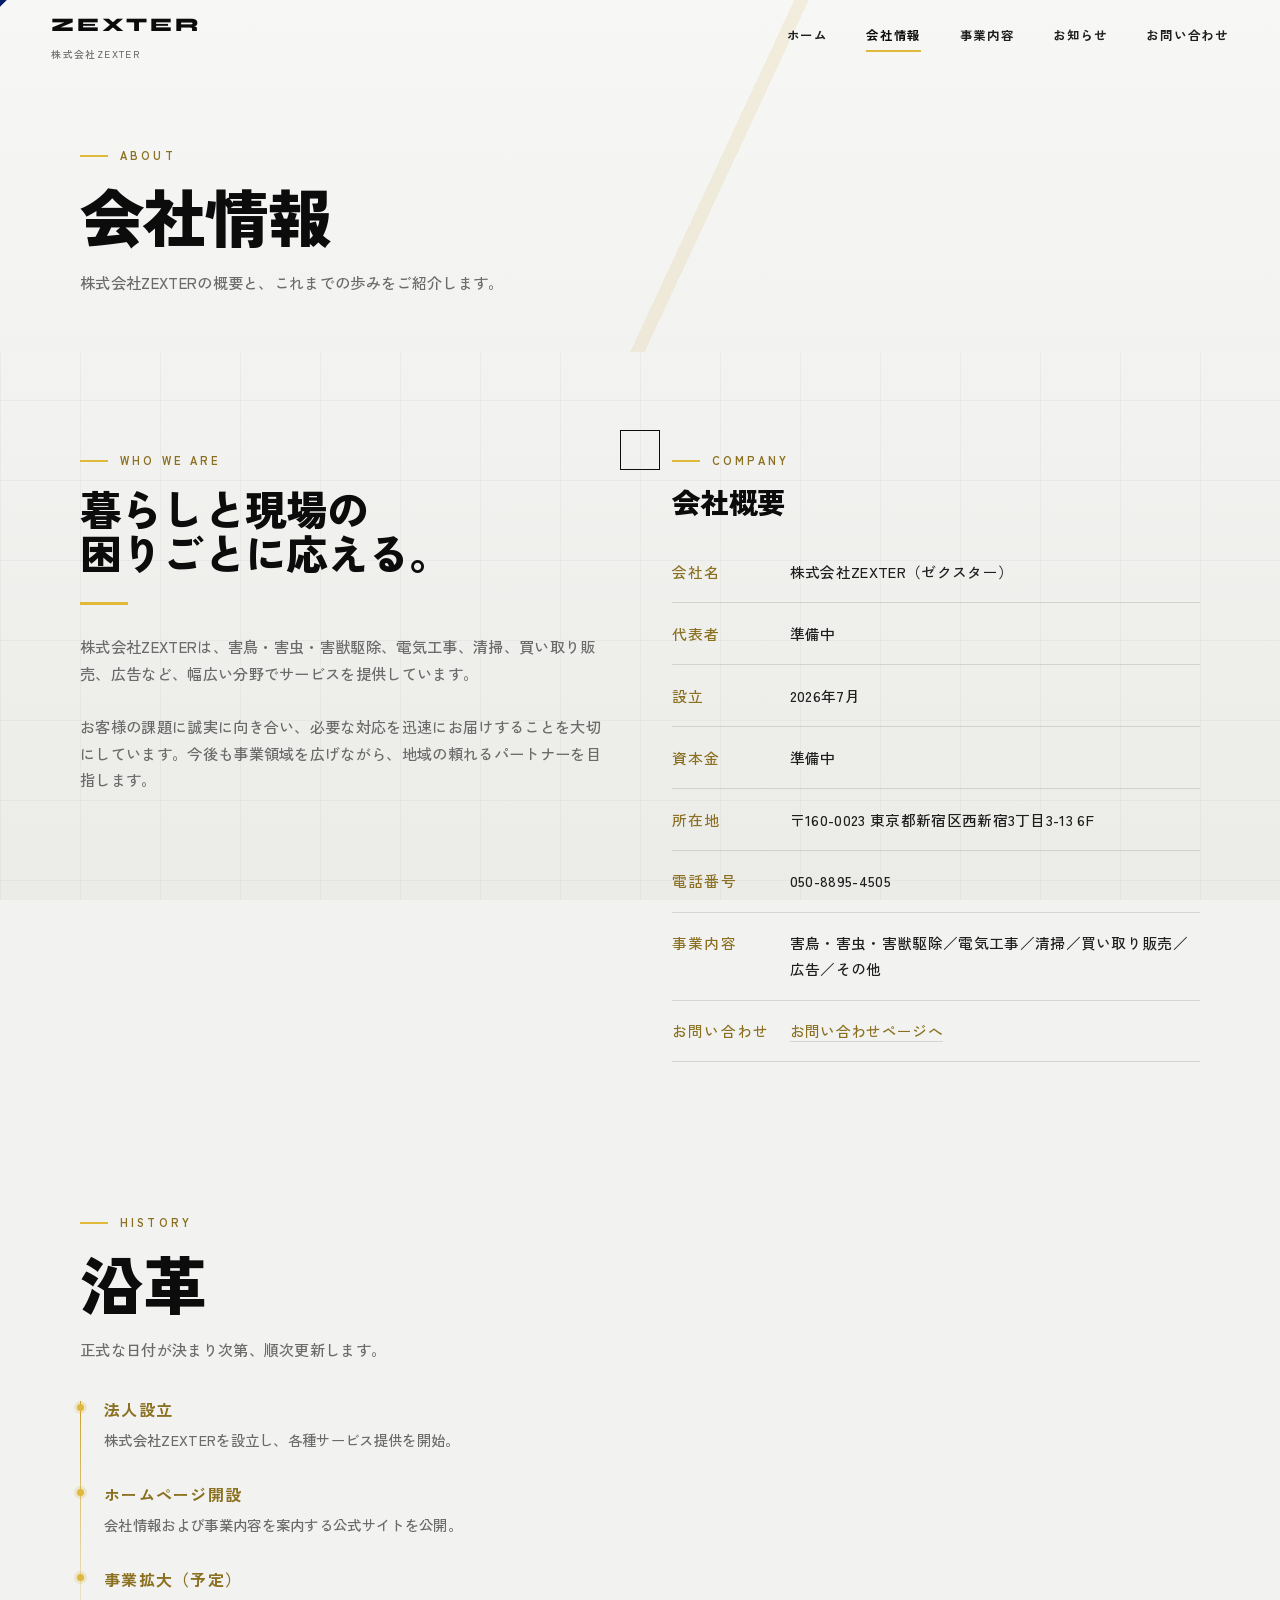
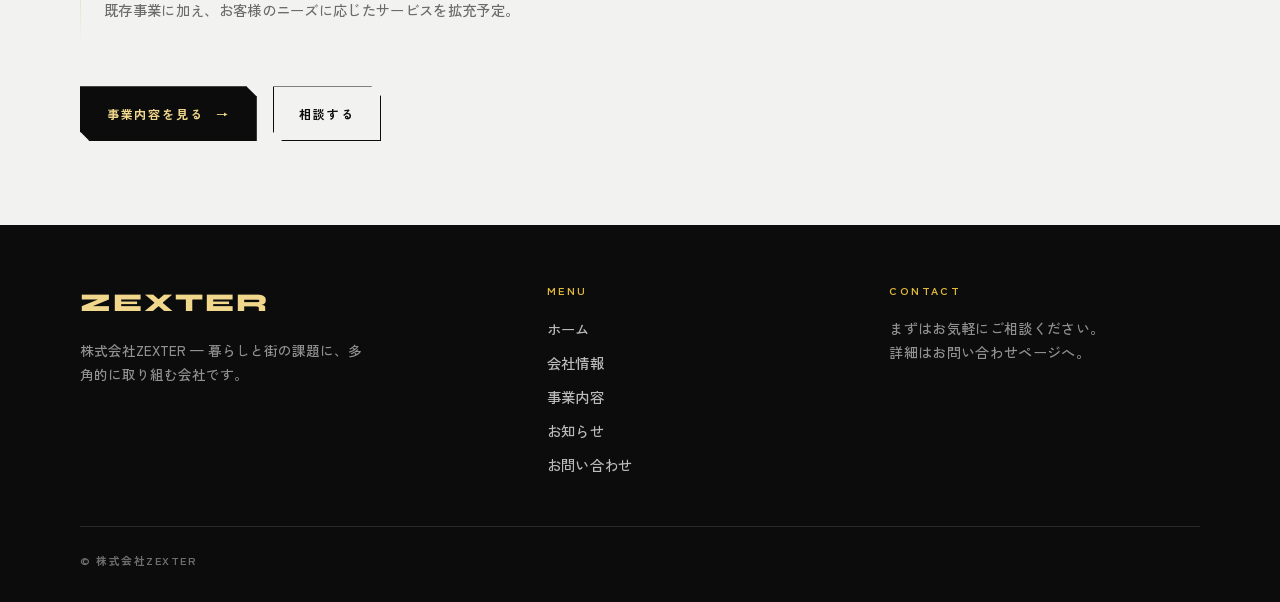
==== commit c8085588: "section--tightの画像を企業アイコンに更新とフォントの調整 ワードプレス用のphpを更新" ====
--- a/about.html
+++ b/about.html
@@ -12,7 +12,7 @@
   <link rel="preconnect" href="https://fonts.googleapis.com" />
   <link rel="preconnect" href="https://fonts.gstatic.com" crossorigin />
   <link
-    href="https://fonts.googleapis.com/css2?family=Space+Grotesk:wght@500;600;700&family=Syne:wght@700;800&family=Zen+Kaku+Gothic+New:wght@400;500;700&display=swap"
+    href="https://fonts.googleapis.com/css2?family=Syne:wght@700;800&family=Zen+Kaku+Gothic+New:wght@400;500;700&display=swap"
     rel="stylesheet" />
   <link rel="stylesheet" href="css/style.css" />
 </head>
--- a/css/style.css
+++ b/css/style.css
@@ -16,9 +16,10 @@
   --line-gold: rgba(201, 162, 39, 0.45);
   --glass: rgba(242, 242, 240, 0.88);
   --shadow-gold: 0 20px 50px rgba(0, 0, 0, 0.12);
-  --font-display: "Syne", "Zen Kaku Gothic New", sans-serif;
-  --font-body: "Zen Kaku Gothic New", "Hiragino Sans", sans-serif;
-  --font-num: "Space Grotesk", "Syne", "Zen Kaku Gothic New", sans-serif;
+  --font-brand: "Syne", "Zen Kaku Gothic New", sans-serif;
+  --font-body: "Zen Kaku Gothic New", "Hiragino Sans", "Hiragino Kaku Gothic ProN", sans-serif;
+  --font-display: var(--font-body);
+  --font-num: var(--font-body);
   --ease-out: cubic-bezier(0.16, 1, 0.3, 1);
   --ease-hard: cubic-bezier(0.7, 0, 0.3, 1);
   --nav-h: 72px;
@@ -367,7 +368,7 @@
 }
 
 .intro__brand {
-  font-family: var(--font-display);
+  font-family: var(--font-brand);
   font-size: clamp(3.2rem, 12vw, 7rem);
   font-weight: 800;
   letter-spacing: 0.08em;
@@ -504,7 +505,7 @@
 }
 
 .logo {
-  font-family: var(--font-display);
+  font-family: var(--font-brand);
   font-size: 1.2rem;
   letter-spacing: 0.14em;
   font-weight: 800;
@@ -860,7 +861,7 @@
 }
 
 .hero__brand {
-  font-family: var(--font-display);
+  font-family: var(--font-brand);
   /* Scale to content width so "ZEXTER" never exceeds the container */
   font-size: clamp(1.8rem, 11vw, 9rem);
   font-size: clamp(1.8rem, calc(100cqi / 6.8), 9rem);
@@ -974,7 +975,7 @@
 }
 
 .constellation__center strong {
-  font-family: var(--font-display);
+  font-family: var(--font-brand);
   font-size: 0.95rem;
   letter-spacing: 0.12em;
   font-weight: 800;
@@ -1111,34 +1112,16 @@
   aspect-ratio: 4 / 5;
   position: relative;
   overflow: hidden;
-  background: var(--ink);
+  background: var(--white-pure);
   clip-path: polygon(0 0, 100% 0, 100% 88%, 88% 100%, 0 100%);
 }
 
-.philosophy__visual::before {
-  content: "";
-  position: absolute;
-  inset: 0;
-  background:
-    linear-gradient(135deg, transparent 48%, rgba(201, 162, 39, 0.35) 48%, rgba(201, 162, 39, 0.35) 50%, transparent 50%),
-    repeating-linear-gradient(-18deg,
-      transparent,
-      transparent 14px,
-      rgba(240, 215, 140, 0.08) 14px,
-      rgba(240, 215, 140, 0.08) 15px);
-}
-
-.philosophy__visual::after {
-  content: "Z";
-  position: absolute;
-  inset: 0;
-  display: grid;
-  place-items: center;
-  font-family: var(--font-display);
-  font-size: clamp(9rem, 24vw, 15rem);
-  font-weight: 800;
-  color: rgba(224, 184, 58, 0.22);
-  letter-spacing: -0.06em;
+.philosophy__visual img {
+  width: 100%;
+  height: 100%;
+  display: block;
+  object-fit: cover;
+  object-position: center;
 }
 
 .philosophy__list {
@@ -1759,7 +1742,7 @@
 }
 
 .footer-brand {
-  font-family: var(--font-display);
+  font-family: var(--font-brand);
   font-size: 1.6rem;
   font-weight: 800;
   letter-spacing: 0.08em;
